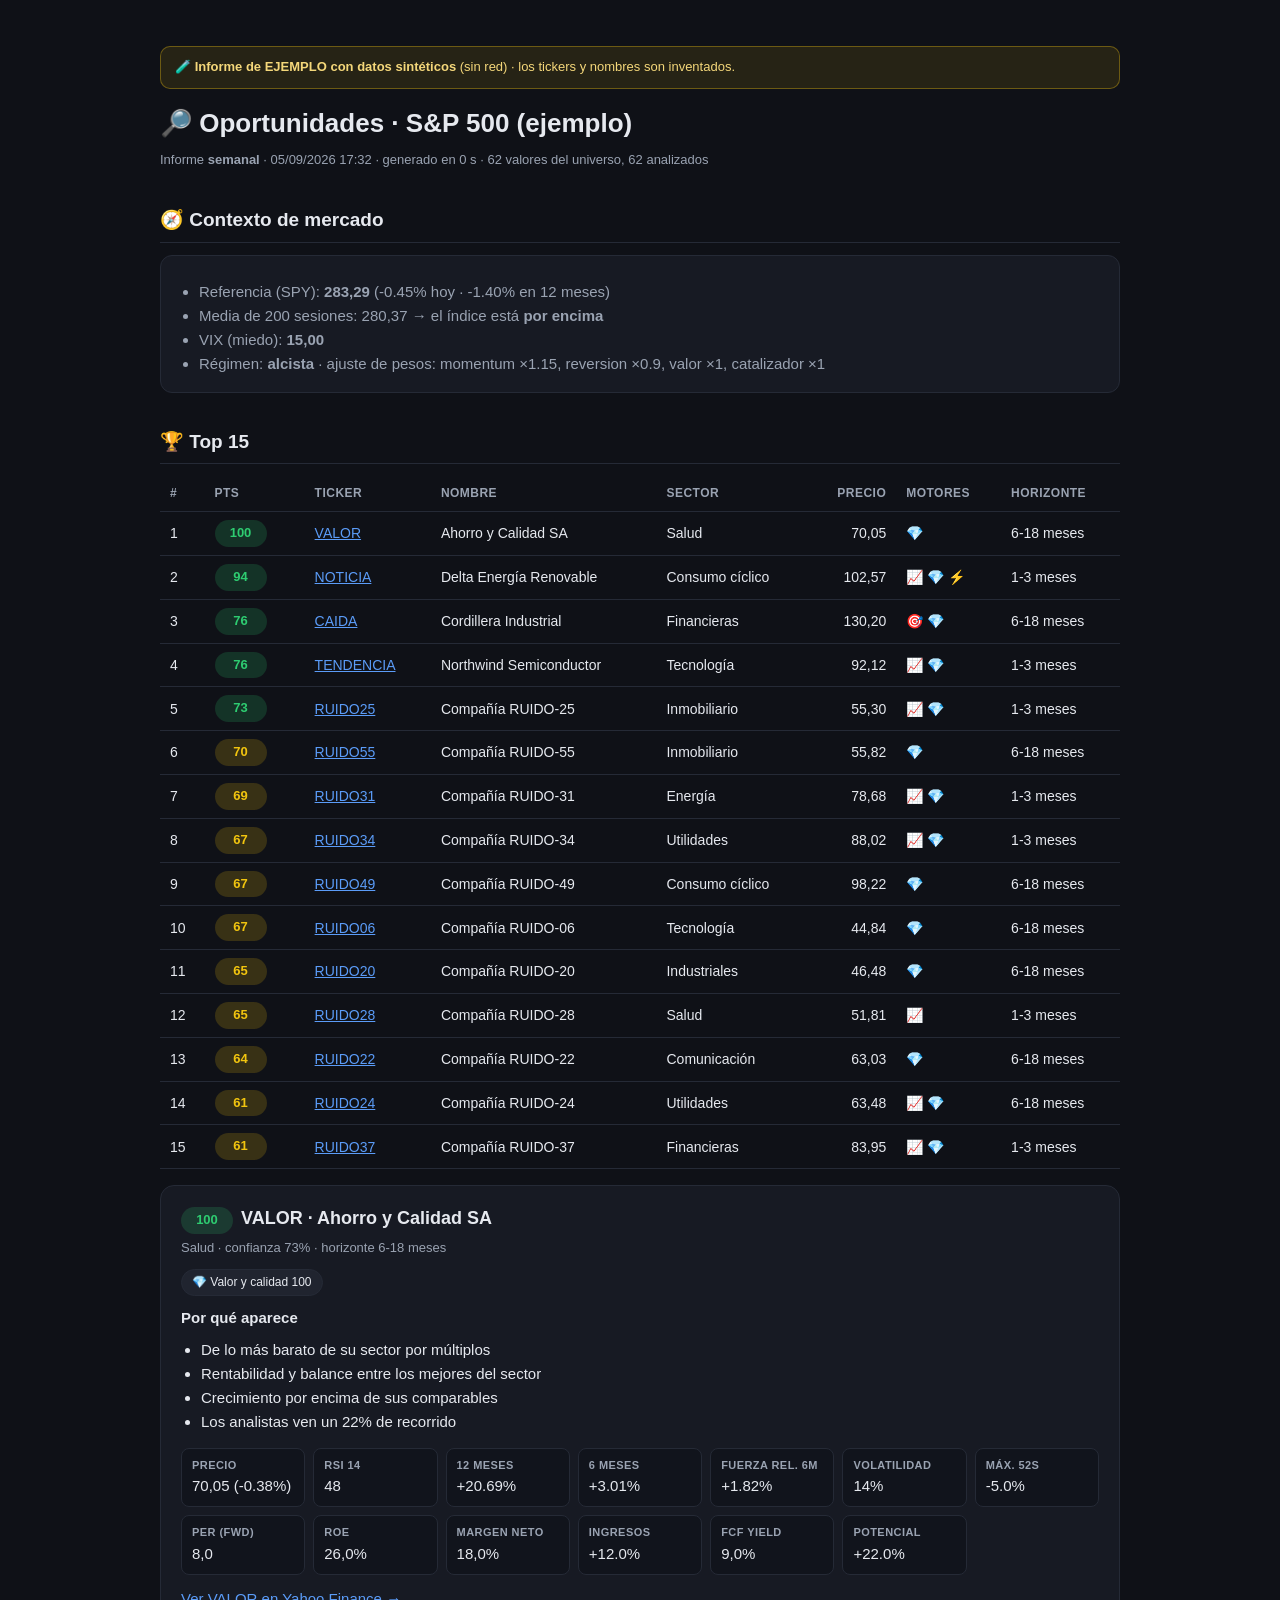
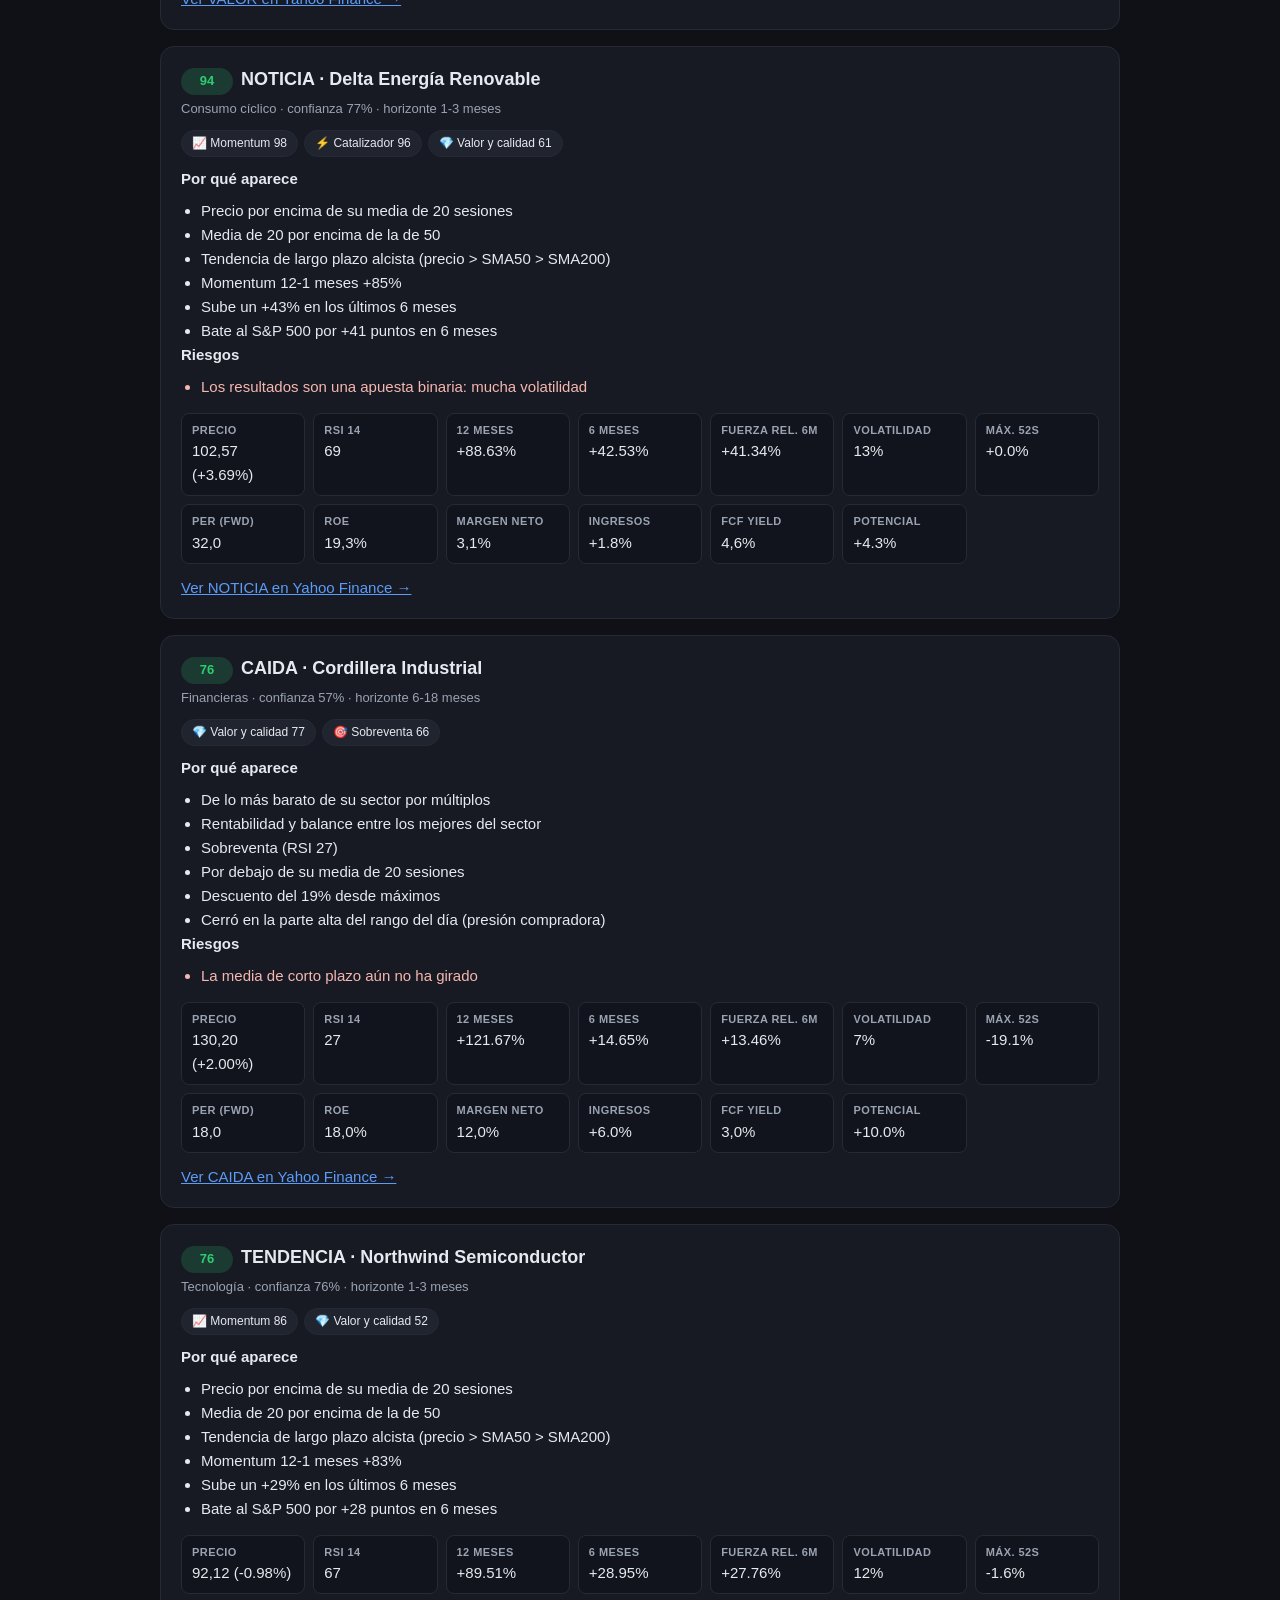
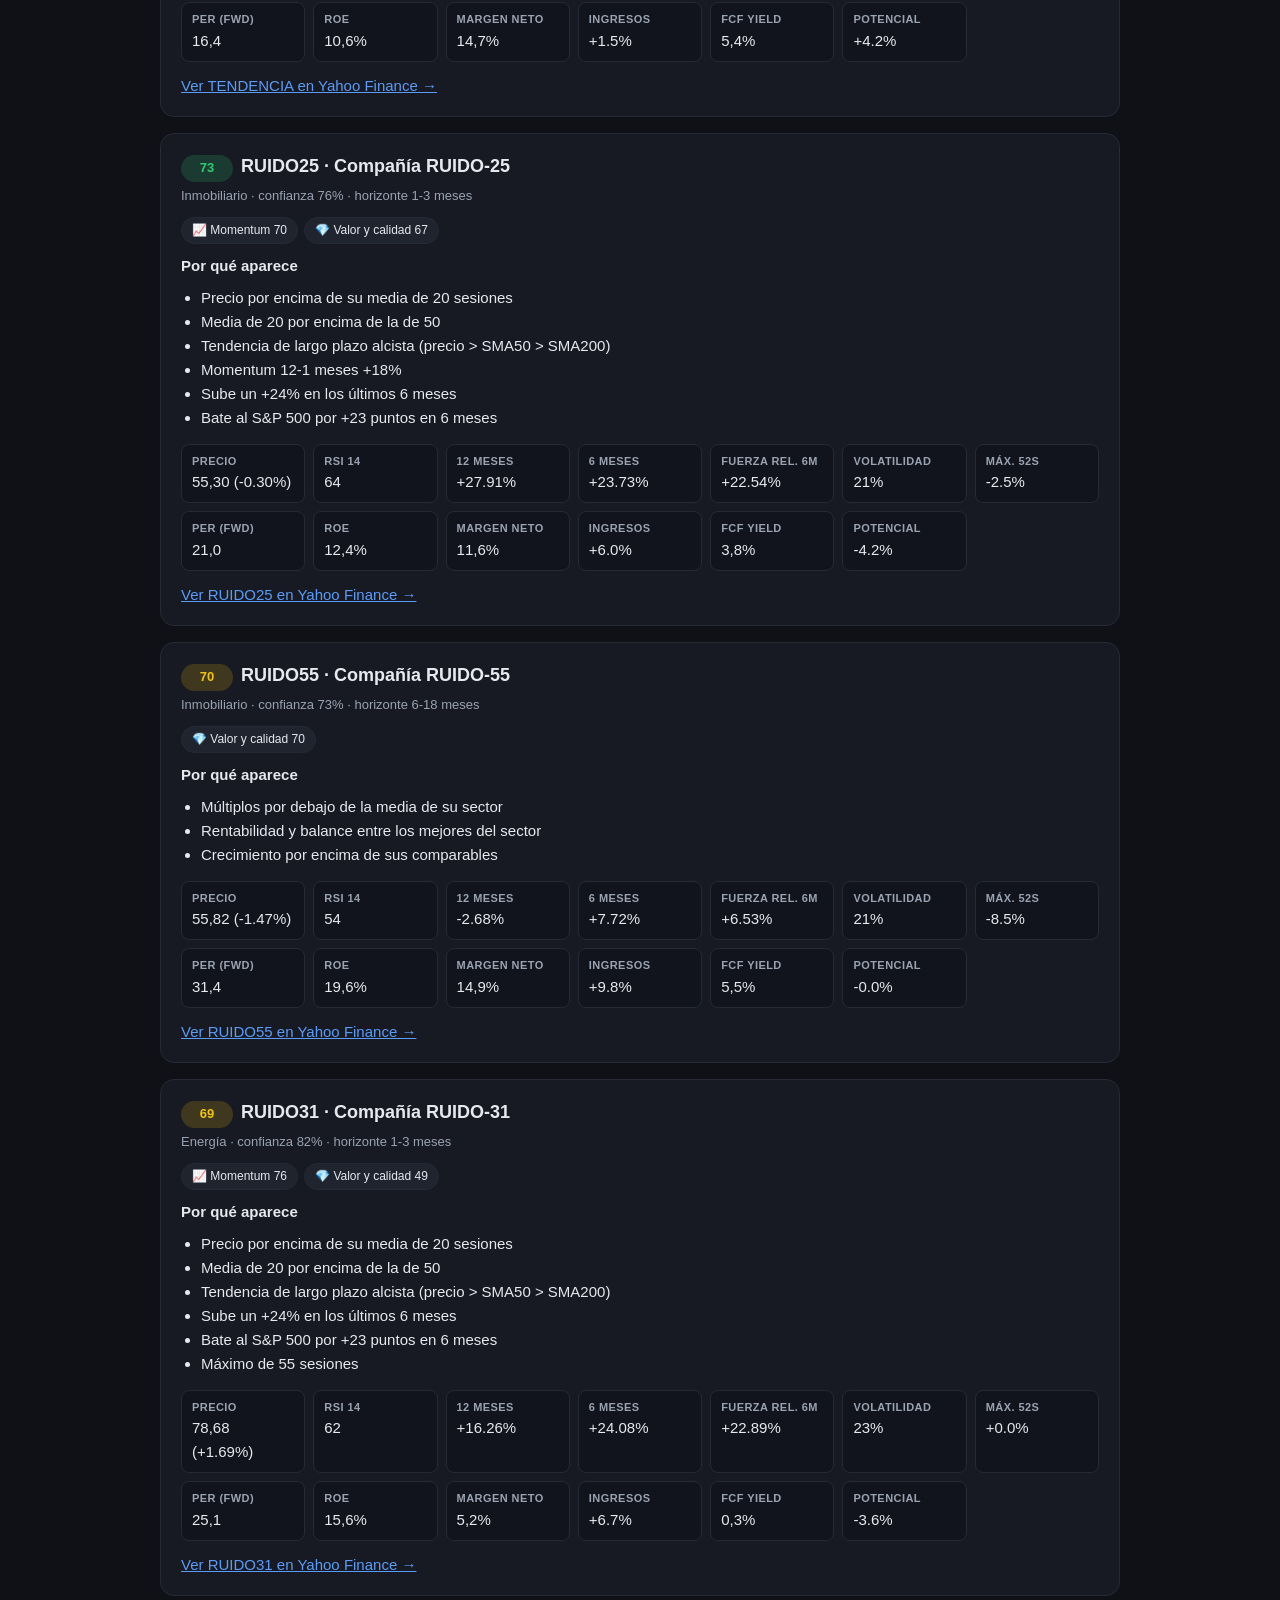
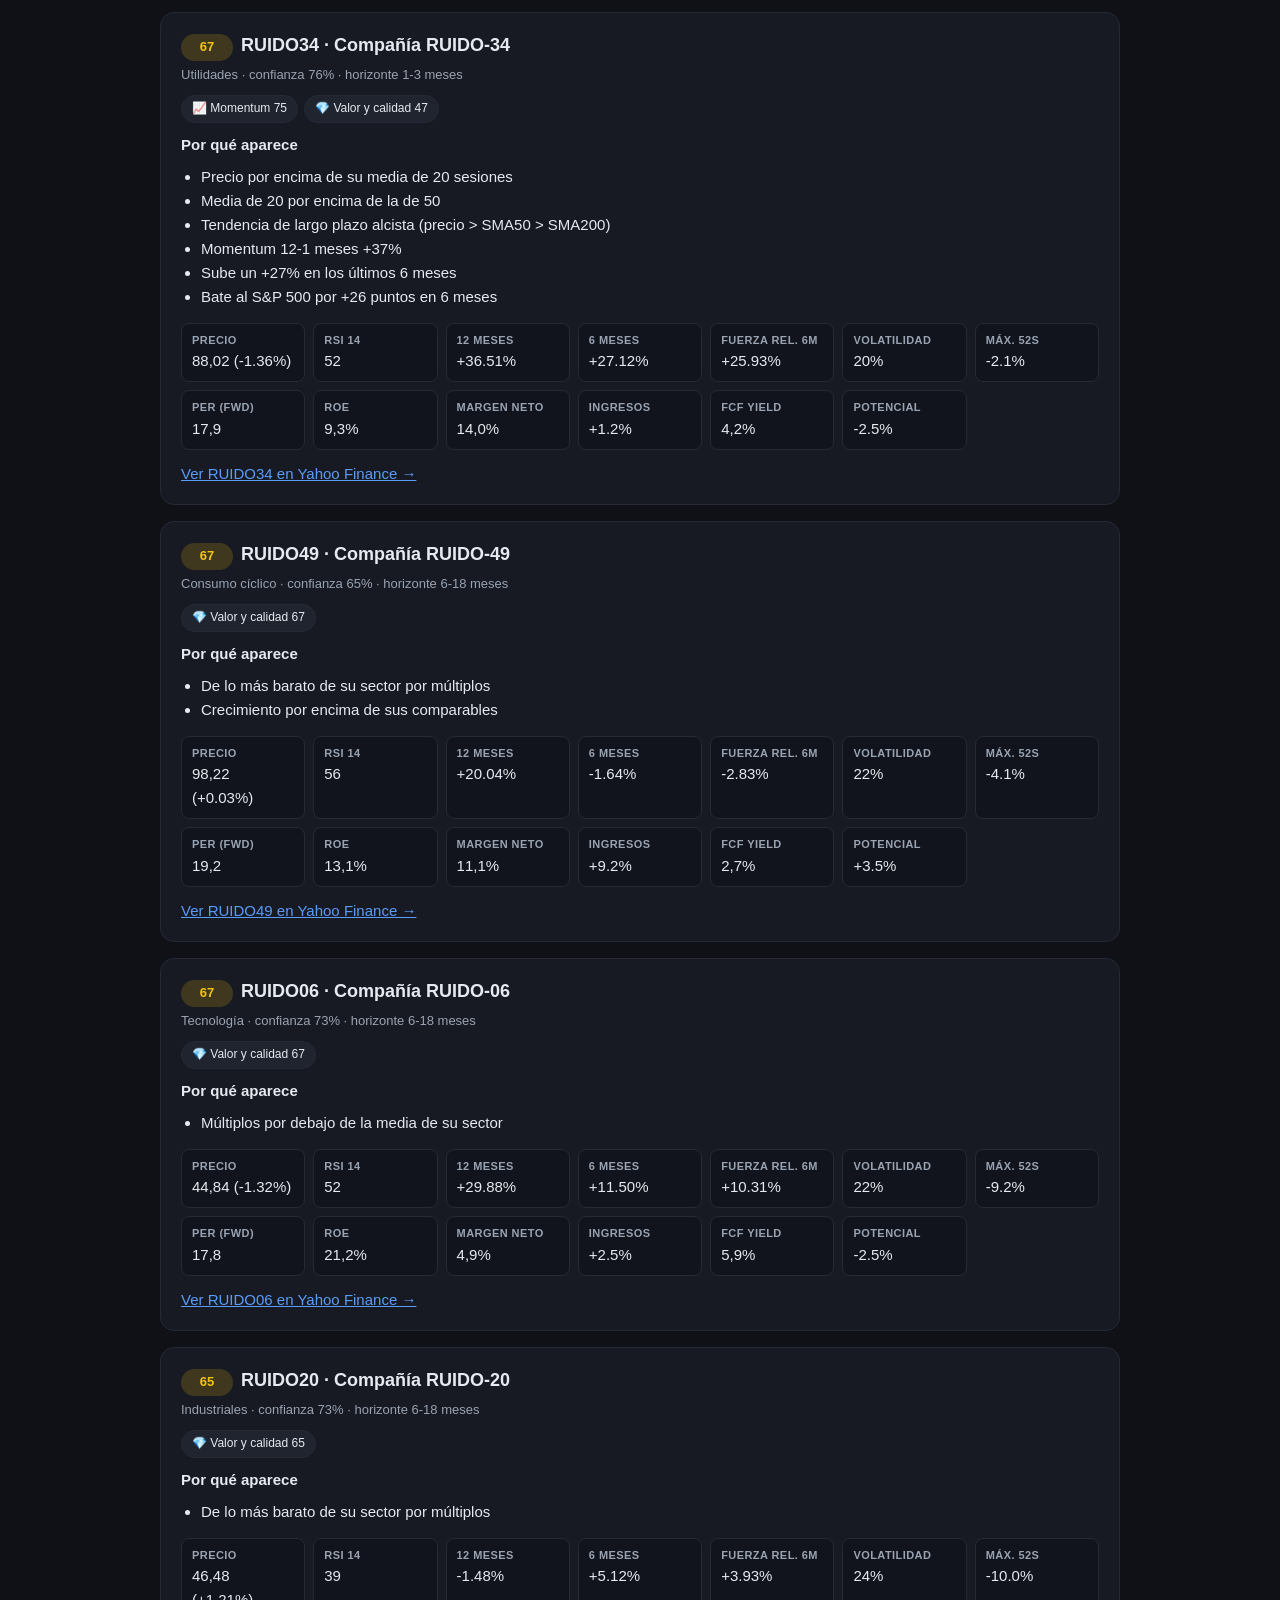
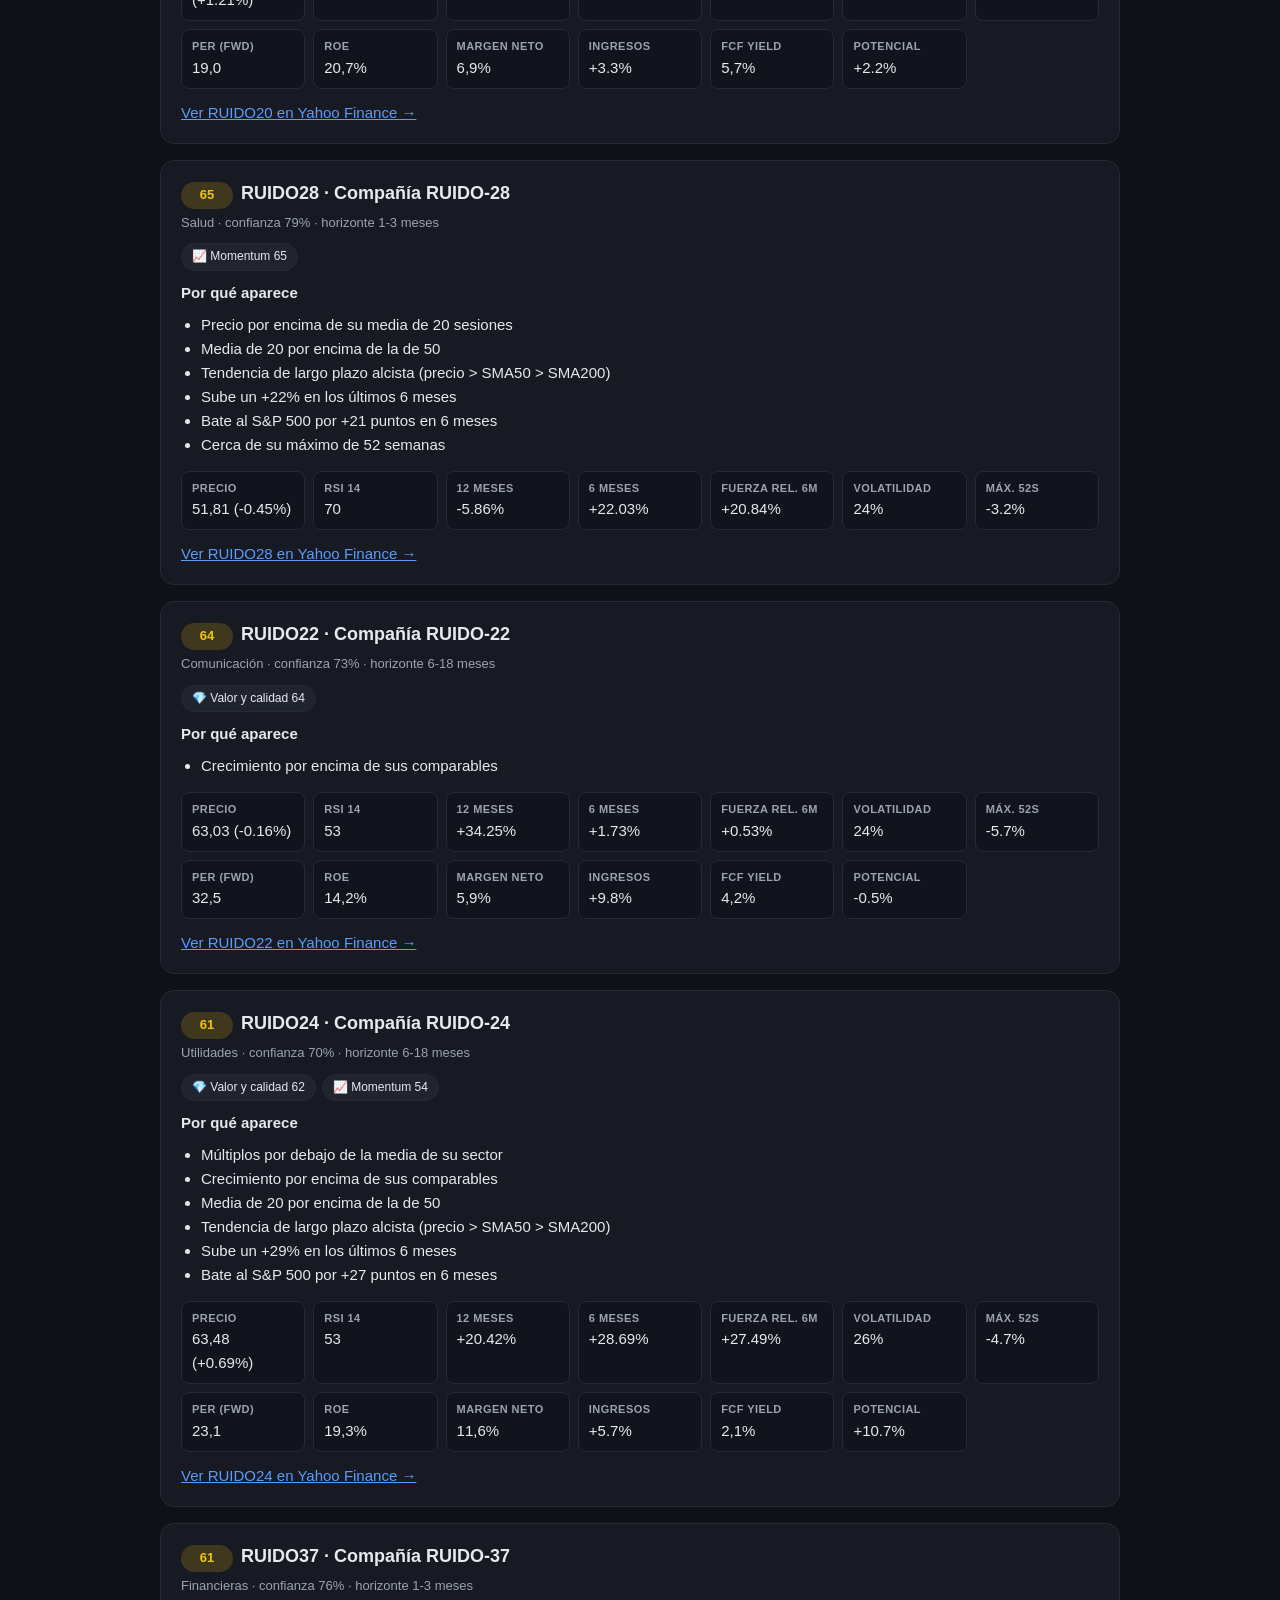
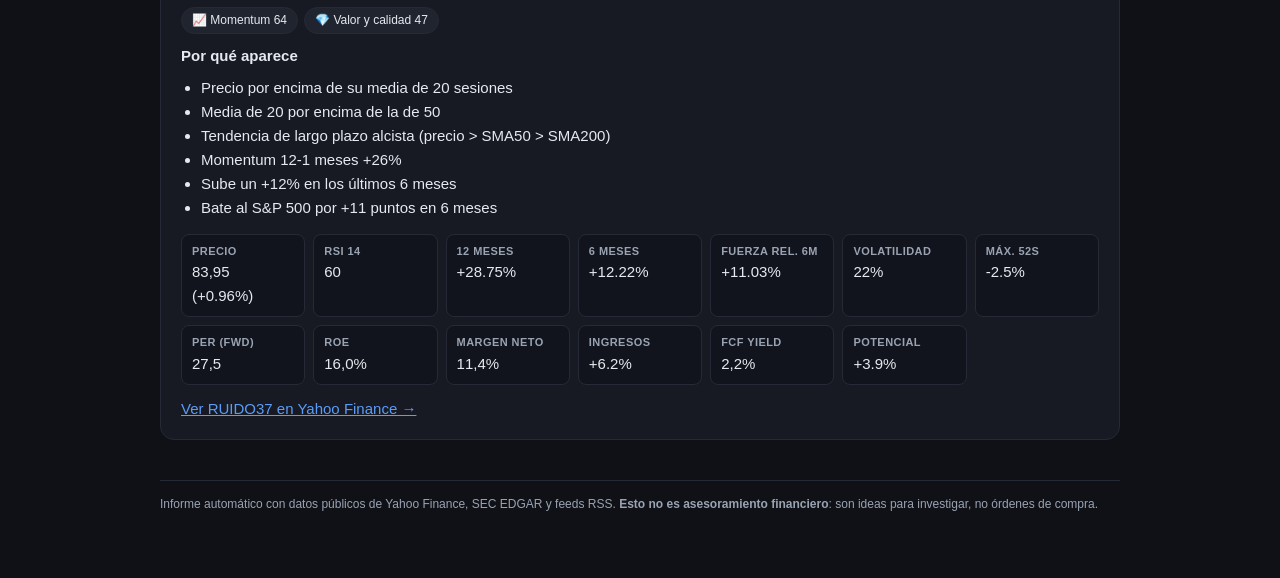
==== informes/ejemplo.html @ 7f92c8eb "Añade el detector de oportunidades: 4 motores, scan diario/semanal e informes - oportunidades.py: CL" ====
<!doctype html><html lang='es'><head><meta charset='utf-8'><meta name='viewport' content='width=device-width,initial-scale=1'><title>Oportunidades · S&amp;P 500 (ejemplo) · informe semanal</title><style>
:root{--bg:#0f1117;--card:#171a23;--line:#252a36;--txt:#e6e9ef;--dim:#9aa3b2;
--verde:#2ecc71;--ambar:#f1c40f;--rojo:#e74c3c;--azul:#5b9cf8}
*{box-sizing:border-box}
body{margin:0;padding:32px 20px 64px;background:var(--bg);color:var(--txt);
font:15px/1.6 -apple-system,BlinkMacSystemFont,"Segoe UI",Roboto,Helvetica,Arial,sans-serif}
.wrap{max-width:960px;margin:0 auto}
h1{font-size:26px;margin:0 0 6px}
h2{font-size:19px;margin:34px 0 12px;padding-bottom:6px;border-bottom:1px solid var(--line)}
.sub{color:var(--dim);font-size:13px;margin-bottom:24px}
.ctx{background:var(--card);border:1px solid var(--line);border-radius:12px;padding:16px 18px}
.ctx ul{margin:8px 0 0;padding-left:20px;color:var(--dim)}
table{width:100%;border-collapse:collapse;margin:12px 0 4px;font-size:14px}
th,td{text-align:left;padding:8px 10px;border-bottom:1px solid var(--line)}
th{color:var(--dim);font-weight:600;font-size:12px;text-transform:uppercase;letter-spacing:.04em}
td.num,th.num{text-align:right}
.idea{background:var(--card);border:1px solid var(--line);border-radius:14px;
padding:18px 20px;margin:16px 0}
.idea h3{margin:0 0 4px;font-size:18px}
.badge{display:inline-block;min-width:52px;text-align:center;padding:3px 10px;border-radius:999px;
font-weight:700;font-size:13px;margin-right:8px}
.alta{background:rgba(46,204,113,.18);color:var(--verde)}
.media{background:rgba(241,196,15,.18);color:var(--ambar)}
.baja{background:rgba(231,76,60,.16);color:var(--rojo)}
.meta{color:var(--dim);font-size:13px;margin-bottom:10px}
.chips{display:flex;flex-wrap:wrap;gap:6px;margin:10px 0}
.chip{background:#20242f;border:1px solid var(--line);border-radius:999px;
padding:3px 10px;font-size:12px;color:var(--txt)}
ul.raz,ul.rie{margin:8px 0 0;padding-left:20px}
ul.rie li{color:#f6b7b0}
.grid{display:grid;grid-template-columns:repeat(auto-fit,minmax(120px,1fr));gap:8px;margin-top:14px}
.kv{background:#11141c;border:1px solid var(--line);border-radius:8px;padding:8px 10px}
.kv b{display:block;color:var(--dim);font-size:11px;text-transform:uppercase;letter-spacing:.04em}
a{color:var(--azul)}
.foot{margin-top:40px;color:var(--dim);font-size:12px;border-top:1px solid var(--line);padding-top:14px}
.aviso{background:rgba(241,196,15,.1);border:1px solid rgba(241,196,15,.35);
border-radius:10px;padding:10px 14px;color:#f4d77a;font-size:13px;margin:14px 0}
.vacio{background:var(--card);border:1px solid var(--line);border-radius:12px;padding:18px}
</style></head><body><div class='wrap'><div class='aviso'>🧪 <b>Informe de EJEMPLO con datos sintéticos</b> (sin red) · los tickers y nombres son inventados.</div><h1>🔎 Oportunidades · S&amp;P 500 (ejemplo)</h1><div class='sub'>Informe <b>semanal</b> · 05/09/2026 17:32 · generado en 0 s · 62 valores del universo, 62 analizados</div><h2>🧭 Contexto de mercado</h2><div class='ctx'><ul><li>Referencia (SPY): <b>283,29</b> (-0.45% hoy · -1.40% en 12 meses)</li><li>Media de 200 sesiones: 280,37 → el índice está <b>por encima</b></li><li>VIX (miedo): <b>15,00</b></li><li>Régimen: <b>alcista</b> · ajuste de pesos: momentum ×1.15, reversion ×0.9, valor ×1, catalizador ×1</li></ul></div><h2>🏆 Top 15</h2><table><tr><th>#</th><th>Pts</th><th>Ticker</th><th>Nombre</th><th>Sector</th><th class='num'>Precio</th><th>Motores</th><th>Horizonte</th></tr><tr><td>1</td><td><span class='badge alta'>100</span></td><td><a href='https://finance.yahoo.com/quote/VALOR'>VALOR</a></td><td>Ahorro y Calidad SA</td><td>Salud</td><td class='num'>70,05</td><td>💎</td><td>6-18 meses</td></tr><tr><td>2</td><td><span class='badge alta'>94</span></td><td><a href='https://finance.yahoo.com/quote/NOTICIA'>NOTICIA</a></td><td>Delta Energía Renovable</td><td>Consumo cíclico</td><td class='num'>102,57</td><td>📈 💎 ⚡</td><td>1-3 meses</td></tr><tr><td>3</td><td><span class='badge alta'>76</span></td><td><a href='https://finance.yahoo.com/quote/CAIDA'>CAIDA</a></td><td>Cordillera Industrial</td><td>Financieras</td><td class='num'>130,20</td><td>🎯 💎</td><td>6-18 meses</td></tr><tr><td>4</td><td><span class='badge alta'>76</span></td><td><a href='https://finance.yahoo.com/quote/TENDENCIA'>TENDENCIA</a></td><td>Northwind Semiconductor</td><td>Tecnología</td><td class='num'>92,12</td><td>📈 💎</td><td>1-3 meses</td></tr><tr><td>5</td><td><span class='badge alta'>73</span></td><td><a href='https://finance.yahoo.com/quote/RUIDO25'>RUIDO25</a></td><td>Compañía RUIDO-25</td><td>Inmobiliario</td><td class='num'>55,30</td><td>📈 💎</td><td>1-3 meses</td></tr><tr><td>6</td><td><span class='badge media'>70</span></td><td><a href='https://finance.yahoo.com/quote/RUIDO55'>RUIDO55</a></td><td>Compañía RUIDO-55</td><td>Inmobiliario</td><td class='num'>55,82</td><td>💎</td><td>6-18 meses</td></tr><tr><td>7</td><td><span class='badge media'>69</span></td><td><a href='https://finance.yahoo.com/quote/RUIDO31'>RUIDO31</a></td><td>Compañía RUIDO-31</td><td>Energía</td><td class='num'>78,68</td><td>📈 💎</td><td>1-3 meses</td></tr><tr><td>8</td><td><span class='badge media'>67</span></td><td><a href='https://finance.yahoo.com/quote/RUIDO34'>RUIDO34</a></td><td>Compañía RUIDO-34</td><td>Utilidades</td><td class='num'>88,02</td><td>📈 💎</td><td>1-3 meses</td></tr><tr><td>9</td><td><span class='badge media'>67</span></td><td><a href='https://finance.yahoo.com/quote/RUIDO49'>RUIDO49</a></td><td>Compañía RUIDO-49</td><td>Consumo cíclico</td><td class='num'>98,22</td><td>💎</td><td>6-18 meses</td></tr><tr><td>10</td><td><span class='badge media'>67</span></td><td><a href='https://finance.yahoo.com/quote/RUIDO06'>RUIDO06</a></td><td>Compañía RUIDO-06</td><td>Tecnología</td><td class='num'>44,84</td><td>💎</td><td>6-18 meses</td></tr><tr><td>11</td><td><span class='badge media'>65</span></td><td><a href='https://finance.yahoo.com/quote/RUIDO20'>RUIDO20</a></td><td>Compañía RUIDO-20</td><td>Industriales</td><td class='num'>46,48</td><td>💎</td><td>6-18 meses</td></tr><tr><td>12</td><td><span class='badge media'>65</span></td><td><a href='https://finance.yahoo.com/quote/RUIDO28'>RUIDO28</a></td><td>Compañía RUIDO-28</td><td>Salud</td><td class='num'>51,81</td><td>📈</td><td>1-3 meses</td></tr><tr><td>13</td><td><span class='badge media'>64</span></td><td><a href='https://finance.yahoo.com/quote/RUIDO22'>RUIDO22</a></td><td>Compañía RUIDO-22</td><td>Comunicación</td><td class='num'>63,03</td><td>💎</td><td>6-18 meses</td></tr><tr><td>14</td><td><span class='badge media'>61</span></td><td><a href='https://finance.yahoo.com/quote/RUIDO24'>RUIDO24</a></td><td>Compañía RUIDO-24</td><td>Utilidades</td><td class='num'>63,48</td><td>📈 💎</td><td>6-18 meses</td></tr><tr><td>15</td><td><span class='badge media'>61</span></td><td><a href='https://finance.yahoo.com/quote/RUIDO37'>RUIDO37</a></td><td>Compañía RUIDO-37</td><td>Financieras</td><td class='num'>83,95</td><td>📈 💎</td><td>1-3 meses</td></tr></table><div class='idea'><h3><span class='badge alta'>100</span>VALOR · Ahorro y Calidad SA</h3><div class='meta'>Salud · confianza 73% · horizonte 6-18 meses</div><div class='chips'><span class='chip'>💎 Valor y calidad 100</span></div><b>Por qué aparece</b><ul class='raz'><li>De lo más barato de su sector por múltiplos</li><li>Rentabilidad y balance entre los mejores del sector</li><li>Crecimiento por encima de sus comparables</li><li>Los analistas ven un 22% de recorrido</li></ul><div class='grid'><div class='kv'><b>Precio</b>70,05 (-0.38%)</div><div class='kv'><b>RSI 14</b>48</div><div class='kv'><b>12 meses</b>+20.69%</div><div class='kv'><b>6 meses</b>+3.01%</div><div class='kv'><b>Fuerza rel. 6m</b>+1.82%</div><div class='kv'><b>Volatilidad</b>14%</div><div class='kv'><b>Máx. 52s</b>-5.0%</div><div class='kv'><b>PER (fwd)</b>8,0</div><div class='kv'><b>ROE</b>26,0%</div><div class='kv'><b>Margen neto</b>18,0%</div><div class='kv'><b>Ingresos</b>+12.0%</div><div class='kv'><b>FCF yield</b>9,0%</div><div class='kv'><b>Potencial</b>+22.0%</div></div><div style='margin-top:12px'><a href='https://finance.yahoo.com/quote/VALOR'>Ver VALOR en Yahoo Finance →</a></div></div><div class='idea'><h3><span class='badge alta'>94</span>NOTICIA · Delta Energía Renovable</h3><div class='meta'>Consumo cíclico · confianza 77% · horizonte 1-3 meses</div><div class='chips'><span class='chip'>📈 Momentum 98</span><span class='chip'>⚡ Catalizador 96</span><span class='chip'>💎 Valor y calidad 61</span></div><b>Por qué aparece</b><ul class='raz'><li>Precio por encima de su media de 20 sesiones</li><li>Media de 20 por encima de la de 50</li><li>Tendencia de largo plazo alcista (precio &gt; SMA50 &gt; SMA200)</li><li>Momentum 12-1 meses +85%</li><li>Sube un +43% en los últimos 6 meses</li><li>Bate al S&amp;P 500 por +41 puntos en 6 meses</li></ul><b>Riesgos</b><ul class='rie'><li>Los resultados son una apuesta binaria: mucha volatilidad</li></ul><div class='grid'><div class='kv'><b>Precio</b>102,57 (+3.69%)</div><div class='kv'><b>RSI 14</b>69</div><div class='kv'><b>12 meses</b>+88.63%</div><div class='kv'><b>6 meses</b>+42.53%</div><div class='kv'><b>Fuerza rel. 6m</b>+41.34%</div><div class='kv'><b>Volatilidad</b>13%</div><div class='kv'><b>Máx. 52s</b>+0.0%</div><div class='kv'><b>PER (fwd)</b>32,0</div><div class='kv'><b>ROE</b>19,3%</div><div class='kv'><b>Margen neto</b>3,1%</div><div class='kv'><b>Ingresos</b>+1.8%</div><div class='kv'><b>FCF yield</b>4,6%</div><div class='kv'><b>Potencial</b>+4.3%</div></div><div style='margin-top:12px'><a href='https://finance.yahoo.com/quote/NOTICIA'>Ver NOTICIA en Yahoo Finance →</a></div></div><div class='idea'><h3><span class='badge alta'>76</span>CAIDA · Cordillera Industrial</h3><div class='meta'>Financieras · confianza 57% · horizonte 6-18 meses</div><div class='chips'><span class='chip'>💎 Valor y calidad 77</span><span class='chip'>🎯 Sobreventa 66</span></div><b>Por qué aparece</b><ul class='raz'><li>De lo más barato de su sector por múltiplos</li><li>Rentabilidad y balance entre los mejores del sector</li><li>Sobreventa (RSI 27)</li><li>Por debajo de su media de 20 sesiones</li><li>Descuento del 19% desde máximos</li><li>Cerró en la parte alta del rango del día (presión compradora)</li></ul><b>Riesgos</b><ul class='rie'><li>La media de corto plazo aún no ha girado</li></ul><div class='grid'><div class='kv'><b>Precio</b>130,20 (+2.00%)</div><div class='kv'><b>RSI 14</b>27</div><div class='kv'><b>12 meses</b>+121.67%</div><div class='kv'><b>6 meses</b>+14.65%</div><div class='kv'><b>Fuerza rel. 6m</b>+13.46%</div><div class='kv'><b>Volatilidad</b>7%</div><div class='kv'><b>Máx. 52s</b>-19.1%</div><div class='kv'><b>PER (fwd)</b>18,0</div><div class='kv'><b>ROE</b>18,0%</div><div class='kv'><b>Margen neto</b>12,0%</div><div class='kv'><b>Ingresos</b>+6.0%</div><div class='kv'><b>FCF yield</b>3,0%</div><div class='kv'><b>Potencial</b>+10.0%</div></div><div style='margin-top:12px'><a href='https://finance.yahoo.com/quote/CAIDA'>Ver CAIDA en Yahoo Finance →</a></div></div><div class='idea'><h3><span class='badge alta'>76</span>TENDENCIA · Northwind Semiconductor</h3><div class='meta'>Tecnología · confianza 76% · horizonte 1-3 meses</div><div class='chips'><span class='chip'>📈 Momentum 86</span><span class='chip'>💎 Valor y calidad 52</span></div><b>Por qué aparece</b><ul class='raz'><li>Precio por encima de su media de 20 sesiones</li><li>Media de 20 por encima de la de 50</li><li>Tendencia de largo plazo alcista (precio &gt; SMA50 &gt; SMA200)</li><li>Momentum 12-1 meses +83%</li><li>Sube un +29% en los últimos 6 meses</li><li>Bate al S&amp;P 500 por +28 puntos en 6 meses</li></ul><div class='grid'><div class='kv'><b>Precio</b>92,12 (-0.98%)</div><div class='kv'><b>RSI 14</b>67</div><div class='kv'><b>12 meses</b>+89.51%</div><div class='kv'><b>6 meses</b>+28.95%</div><div class='kv'><b>Fuerza rel. 6m</b>+27.76%</div><div class='kv'><b>Volatilidad</b>12%</div><div class='kv'><b>Máx. 52s</b>-1.6%</div><div class='kv'><b>PER (fwd)</b>16,4</div><div class='kv'><b>ROE</b>10,6%</div><div class='kv'><b>Margen neto</b>14,7%</div><div class='kv'><b>Ingresos</b>+1.5%</div><div class='kv'><b>FCF yield</b>5,4%</div><div class='kv'><b>Potencial</b>+4.2%</div></div><div style='margin-top:12px'><a href='https://finance.yahoo.com/quote/TENDENCIA'>Ver TENDENCIA en Yahoo Finance →</a></div></div><div class='idea'><h3><span class='badge alta'>73</span>RUIDO25 · Compañía RUIDO-25</h3><div class='meta'>Inmobiliario · confianza 76% · horizonte 1-3 meses</div><div class='chips'><span class='chip'>📈 Momentum 70</span><span class='chip'>💎 Valor y calidad 67</span></div><b>Por qué aparece</b><ul class='raz'><li>Precio por encima de su media de 20 sesiones</li><li>Media de 20 por encima de la de 50</li><li>Tendencia de largo plazo alcista (precio &gt; SMA50 &gt; SMA200)</li><li>Momentum 12-1 meses +18%</li><li>Sube un +24% en los últimos 6 meses</li><li>Bate al S&amp;P 500 por +23 puntos en 6 meses</li></ul><div class='grid'><div class='kv'><b>Precio</b>55,30 (-0.30%)</div><div class='kv'><b>RSI 14</b>64</div><div class='kv'><b>12 meses</b>+27.91%</div><div class='kv'><b>6 meses</b>+23.73%</div><div class='kv'><b>Fuerza rel. 6m</b>+22.54%</div><div class='kv'><b>Volatilidad</b>21%</div><div class='kv'><b>Máx. 52s</b>-2.5%</div><div class='kv'><b>PER (fwd)</b>21,0</div><div class='kv'><b>ROE</b>12,4%</div><div class='kv'><b>Margen neto</b>11,6%</div><div class='kv'><b>Ingresos</b>+6.0%</div><div class='kv'><b>FCF yield</b>3,8%</div><div class='kv'><b>Potencial</b>-4.2%</div></div><div style='margin-top:12px'><a href='https://finance.yahoo.com/quote/RUIDO25'>Ver RUIDO25 en Yahoo Finance →</a></div></div><div class='idea'><h3><span class='badge media'>70</span>RUIDO55 · Compañía RUIDO-55</h3><div class='meta'>Inmobiliario · confianza 73% · horizonte 6-18 meses</div><div class='chips'><span class='chip'>💎 Valor y calidad 70</span></div><b>Por qué aparece</b><ul class='raz'><li>Múltiplos por debajo de la media de su sector</li><li>Rentabilidad y balance entre los mejores del sector</li><li>Crecimiento por encima de sus comparables</li></ul><div class='grid'><div class='kv'><b>Precio</b>55,82 (-1.47%)</div><div class='kv'><b>RSI 14</b>54</div><div class='kv'><b>12 meses</b>-2.68%</div><div class='kv'><b>6 meses</b>+7.72%</div><div class='kv'><b>Fuerza rel. 6m</b>+6.53%</div><div class='kv'><b>Volatilidad</b>21%</div><div class='kv'><b>Máx. 52s</b>-8.5%</div><div class='kv'><b>PER (fwd)</b>31,4</div><div class='kv'><b>ROE</b>19,6%</div><div class='kv'><b>Margen neto</b>14,9%</div><div class='kv'><b>Ingresos</b>+9.8%</div><div class='kv'><b>FCF yield</b>5,5%</div><div class='kv'><b>Potencial</b>-0.0%</div></div><div style='margin-top:12px'><a href='https://finance.yahoo.com/quote/RUIDO55'>Ver RUIDO55 en Yahoo Finance →</a></div></div><div class='idea'><h3><span class='badge media'>69</span>RUIDO31 · Compañía RUIDO-31</h3><div class='meta'>Energía · confianza 82% · horizonte 1-3 meses</div><div class='chips'><span class='chip'>📈 Momentum 76</span><span class='chip'>💎 Valor y calidad 49</span></div><b>Por qué aparece</b><ul class='raz'><li>Precio por encima de su media de 20 sesiones</li><li>Media de 20 por encima de la de 50</li><li>Tendencia de largo plazo alcista (precio &gt; SMA50 &gt; SMA200)</li><li>Sube un +24% en los últimos 6 meses</li><li>Bate al S&amp;P 500 por +23 puntos en 6 meses</li><li>Máximo de 55 sesiones</li></ul><div class='grid'><div class='kv'><b>Precio</b>78,68 (+1.69%)</div><div class='kv'><b>RSI 14</b>62</div><div class='kv'><b>12 meses</b>+16.26%</div><div class='kv'><b>6 meses</b>+24.08%</div><div class='kv'><b>Fuerza rel. 6m</b>+22.89%</div><div class='kv'><b>Volatilidad</b>23%</div><div class='kv'><b>Máx. 52s</b>+0.0%</div><div class='kv'><b>PER (fwd)</b>25,1</div><div class='kv'><b>ROE</b>15,6%</div><div class='kv'><b>Margen neto</b>5,2%</div><div class='kv'><b>Ingresos</b>+6.7%</div><div class='kv'><b>FCF yield</b>0,3%</div><div class='kv'><b>Potencial</b>-3.6%</div></div><div style='margin-top:12px'><a href='https://finance.yahoo.com/quote/RUIDO31'>Ver RUIDO31 en Yahoo Finance →</a></div></div><div class='idea'><h3><span class='badge media'>67</span>RUIDO34 · Compañía RUIDO-34</h3><div class='meta'>Utilidades · confianza 76% · horizonte 1-3 meses</div><div class='chips'><span class='chip'>📈 Momentum 75</span><span class='chip'>💎 Valor y calidad 47</span></div><b>Por qué aparece</b><ul class='raz'><li>Precio por encima de su media de 20 sesiones</li><li>Media de 20 por encima de la de 50</li><li>Tendencia de largo plazo alcista (precio &gt; SMA50 &gt; SMA200)</li><li>Momentum 12-1 meses +37%</li><li>Sube un +27% en los últimos 6 meses</li><li>Bate al S&amp;P 500 por +26 puntos en 6 meses</li></ul><div class='grid'><div class='kv'><b>Precio</b>88,02 (-1.36%)</div><div class='kv'><b>RSI 14</b>52</div><div class='kv'><b>12 meses</b>+36.51%</div><div class='kv'><b>6 meses</b>+27.12%</div><div class='kv'><b>Fuerza rel. 6m</b>+25.93%</div><div class='kv'><b>Volatilidad</b>20%</div><div class='kv'><b>Máx. 52s</b>-2.1%</div><div class='kv'><b>PER (fwd)</b>17,9</div><div class='kv'><b>ROE</b>9,3%</div><div class='kv'><b>Margen neto</b>14,0%</div><div class='kv'><b>Ingresos</b>+1.2%</div><div class='kv'><b>FCF yield</b>4,2%</div><div class='kv'><b>Potencial</b>-2.5%</div></div><div style='margin-top:12px'><a href='https://finance.yahoo.com/quote/RUIDO34'>Ver RUIDO34 en Yahoo Finance →</a></div></div><div class='idea'><h3><span class='badge media'>67</span>RUIDO49 · Compañía RUIDO-49</h3><div class='meta'>Consumo cíclico · confianza 65% · horizonte 6-18 meses</div><div class='chips'><span class='chip'>💎 Valor y calidad 67</span></div><b>Por qué aparece</b><ul class='raz'><li>De lo más barato de su sector por múltiplos</li><li>Crecimiento por encima de sus comparables</li></ul><div class='grid'><div class='kv'><b>Precio</b>98,22 (+0.03%)</div><div class='kv'><b>RSI 14</b>56</div><div class='kv'><b>12 meses</b>+20.04%</div><div class='kv'><b>6 meses</b>-1.64%</div><div class='kv'><b>Fuerza rel. 6m</b>-2.83%</div><div class='kv'><b>Volatilidad</b>22%</div><div class='kv'><b>Máx. 52s</b>-4.1%</div><div class='kv'><b>PER (fwd)</b>19,2</div><div class='kv'><b>ROE</b>13,1%</div><div class='kv'><b>Margen neto</b>11,1%</div><div class='kv'><b>Ingresos</b>+9.2%</div><div class='kv'><b>FCF yield</b>2,7%</div><div class='kv'><b>Potencial</b>+3.5%</div></div><div style='margin-top:12px'><a href='https://finance.yahoo.com/quote/RUIDO49'>Ver RUIDO49 en Yahoo Finance →</a></div></div><div class='idea'><h3><span class='badge media'>67</span>RUIDO06 · Compañía RUIDO-06</h3><div class='meta'>Tecnología · confianza 73% · horizonte 6-18 meses</div><div class='chips'><span class='chip'>💎 Valor y calidad 67</span></div><b>Por qué aparece</b><ul class='raz'><li>Múltiplos por debajo de la media de su sector</li></ul><div class='grid'><div class='kv'><b>Precio</b>44,84 (-1.32%)</div><div class='kv'><b>RSI 14</b>52</div><div class='kv'><b>12 meses</b>+29.88%</div><div class='kv'><b>6 meses</b>+11.50%</div><div class='kv'><b>Fuerza rel. 6m</b>+10.31%</div><div class='kv'><b>Volatilidad</b>22%</div><div class='kv'><b>Máx. 52s</b>-9.2%</div><div class='kv'><b>PER (fwd)</b>17,8</div><div class='kv'><b>ROE</b>21,2%</div><div class='kv'><b>Margen neto</b>4,9%</div><div class='kv'><b>Ingresos</b>+2.5%</div><div class='kv'><b>FCF yield</b>5,9%</div><div class='kv'><b>Potencial</b>-2.5%</div></div><div style='margin-top:12px'><a href='https://finance.yahoo.com/quote/RUIDO06'>Ver RUIDO06 en Yahoo Finance →</a></div></div><div class='idea'><h3><span class='badge media'>65</span>RUIDO20 · Compañía RUIDO-20</h3><div class='meta'>Industriales · confianza 73% · horizonte 6-18 meses</div><div class='chips'><span class='chip'>💎 Valor y calidad 65</span></div><b>Por qué aparece</b><ul class='raz'><li>De lo más barato de su sector por múltiplos</li></ul><div class='grid'><div class='kv'><b>Precio</b>46,48 (+1.21%)</div><div class='kv'><b>RSI 14</b>39</div><div class='kv'><b>12 meses</b>-1.48%</div><div class='kv'><b>6 meses</b>+5.12%</div><div class='kv'><b>Fuerza rel. 6m</b>+3.93%</div><div class='kv'><b>Volatilidad</b>24%</div><div class='kv'><b>Máx. 52s</b>-10.0%</div><div class='kv'><b>PER (fwd)</b>19,0</div><div class='kv'><b>ROE</b>20,7%</div><div class='kv'><b>Margen neto</b>6,9%</div><div class='kv'><b>Ingresos</b>+3.3%</div><div class='kv'><b>FCF yield</b>5,7%</div><div class='kv'><b>Potencial</b>+2.2%</div></div><div style='margin-top:12px'><a href='https://finance.yahoo.com/quote/RUIDO20'>Ver RUIDO20 en Yahoo Finance →</a></div></div><div class='idea'><h3><span class='badge media'>65</span>RUIDO28 · Compañía RUIDO-28</h3><div class='meta'>Salud · confianza 79% · horizonte 1-3 meses</div><div class='chips'><span class='chip'>📈 Momentum 65</span></div><b>Por qué aparece</b><ul class='raz'><li>Precio por encima de su media de 20 sesiones</li><li>Media de 20 por encima de la de 50</li><li>Tendencia de largo plazo alcista (precio &gt; SMA50 &gt; SMA200)</li><li>Sube un +22% en los últimos 6 meses</li><li>Bate al S&amp;P 500 por +21 puntos en 6 meses</li><li>Cerca de su máximo de 52 semanas</li></ul><div class='grid'><div class='kv'><b>Precio</b>51,81 (-0.45%)</div><div class='kv'><b>RSI 14</b>70</div><div class='kv'><b>12 meses</b>-5.86%</div><div class='kv'><b>6 meses</b>+22.03%</div><div class='kv'><b>Fuerza rel. 6m</b>+20.84%</div><div class='kv'><b>Volatilidad</b>24%</div><div class='kv'><b>Máx. 52s</b>-3.2%</div></div><div style='margin-top:12px'><a href='https://finance.yahoo.com/quote/RUIDO28'>Ver RUIDO28 en Yahoo Finance →</a></div></div><div class='idea'><h3><span class='badge media'>64</span>RUIDO22 · Compañía RUIDO-22</h3><div class='meta'>Comunicación · confianza 73% · horizonte 6-18 meses</div><div class='chips'><span class='chip'>💎 Valor y calidad 64</span></div><b>Por qué aparece</b><ul class='raz'><li>Crecimiento por encima de sus comparables</li></ul><div class='grid'><div class='kv'><b>Precio</b>63,03 (-0.16%)</div><div class='kv'><b>RSI 14</b>53</div><div class='kv'><b>12 meses</b>+34.25%</div><div class='kv'><b>6 meses</b>+1.73%</div><div class='kv'><b>Fuerza rel. 6m</b>+0.53%</div><div class='kv'><b>Volatilidad</b>24%</div><div class='kv'><b>Máx. 52s</b>-5.7%</div><div class='kv'><b>PER (fwd)</b>32,5</div><div class='kv'><b>ROE</b>14,2%</div><div class='kv'><b>Margen neto</b>5,9%</div><div class='kv'><b>Ingresos</b>+9.8%</div><div class='kv'><b>FCF yield</b>4,2%</div><div class='kv'><b>Potencial</b>-0.5%</div></div><div style='margin-top:12px'><a href='https://finance.yahoo.com/quote/RUIDO22'>Ver RUIDO22 en Yahoo Finance →</a></div></div><div class='idea'><h3><span class='badge media'>61</span>RUIDO24 · Compañía RUIDO-24</h3><div class='meta'>Utilidades · confianza 70% · horizonte 6-18 meses</div><div class='chips'><span class='chip'>💎 Valor y calidad 62</span><span class='chip'>📈 Momentum 54</span></div><b>Por qué aparece</b><ul class='raz'><li>Múltiplos por debajo de la media de su sector</li><li>Crecimiento por encima de sus comparables</li><li>Media de 20 por encima de la de 50</li><li>Tendencia de largo plazo alcista (precio &gt; SMA50 &gt; SMA200)</li><li>Sube un +29% en los últimos 6 meses</li><li>Bate al S&amp;P 500 por +27 puntos en 6 meses</li></ul><div class='grid'><div class='kv'><b>Precio</b>63,48 (+0.69%)</div><div class='kv'><b>RSI 14</b>53</div><div class='kv'><b>12 meses</b>+20.42%</div><div class='kv'><b>6 meses</b>+28.69%</div><div class='kv'><b>Fuerza rel. 6m</b>+27.49%</div><div class='kv'><b>Volatilidad</b>26%</div><div class='kv'><b>Máx. 52s</b>-4.7%</div><div class='kv'><b>PER (fwd)</b>23,1</div><div class='kv'><b>ROE</b>19,3%</div><div class='kv'><b>Margen neto</b>11,6%</div><div class='kv'><b>Ingresos</b>+5.7%</div><div class='kv'><b>FCF yield</b>2,1%</div><div class='kv'><b>Potencial</b>+10.7%</div></div><div style='margin-top:12px'><a href='https://finance.yahoo.com/quote/RUIDO24'>Ver RUIDO24 en Yahoo Finance →</a></div></div><div class='idea'><h3><span class='badge media'>61</span>RUIDO37 · Compañía RUIDO-37</h3><div class='meta'>Financieras · confianza 76% · horizonte 1-3 meses</div><div class='chips'><span class='chip'>📈 Momentum 64</span><span class='chip'>💎 Valor y calidad 47</span></div><b>Por qué aparece</b><ul class='raz'><li>Precio por encima de su media de 20 sesiones</li><li>Media de 20 por encima de la de 50</li><li>Tendencia de largo plazo alcista (precio &gt; SMA50 &gt; SMA200)</li><li>Momentum 12-1 meses +26%</li><li>Sube un +12% en los últimos 6 meses</li><li>Bate al S&amp;P 500 por +11 puntos en 6 meses</li></ul><div class='grid'><div class='kv'><b>Precio</b>83,95 (+0.96%)</div><div class='kv'><b>RSI 14</b>60</div><div class='kv'><b>12 meses</b>+28.75%</div><div class='kv'><b>6 meses</b>+12.22%</div><div class='kv'><b>Fuerza rel. 6m</b>+11.03%</div><div class='kv'><b>Volatilidad</b>22%</div><div class='kv'><b>Máx. 52s</b>-2.5%</div><div class='kv'><b>PER (fwd)</b>27,5</div><div class='kv'><b>ROE</b>16,0%</div><div class='kv'><b>Margen neto</b>11,4%</div><div class='kv'><b>Ingresos</b>+6.2%</div><div class='kv'><b>FCF yield</b>2,2%</div><div class='kv'><b>Potencial</b>+3.9%</div></div><div style='margin-top:12px'><a href='https://finance.yahoo.com/quote/RUIDO37'>Ver RUIDO37 en Yahoo Finance →</a></div></div><div class='foot'>Informe automático con datos públicos de Yahoo Finance, SEC EDGAR y feeds RSS. <b>Esto no es asesoramiento financiero</b>: son ideas para investigar, no órdenes de compra.</div></div></body></html>
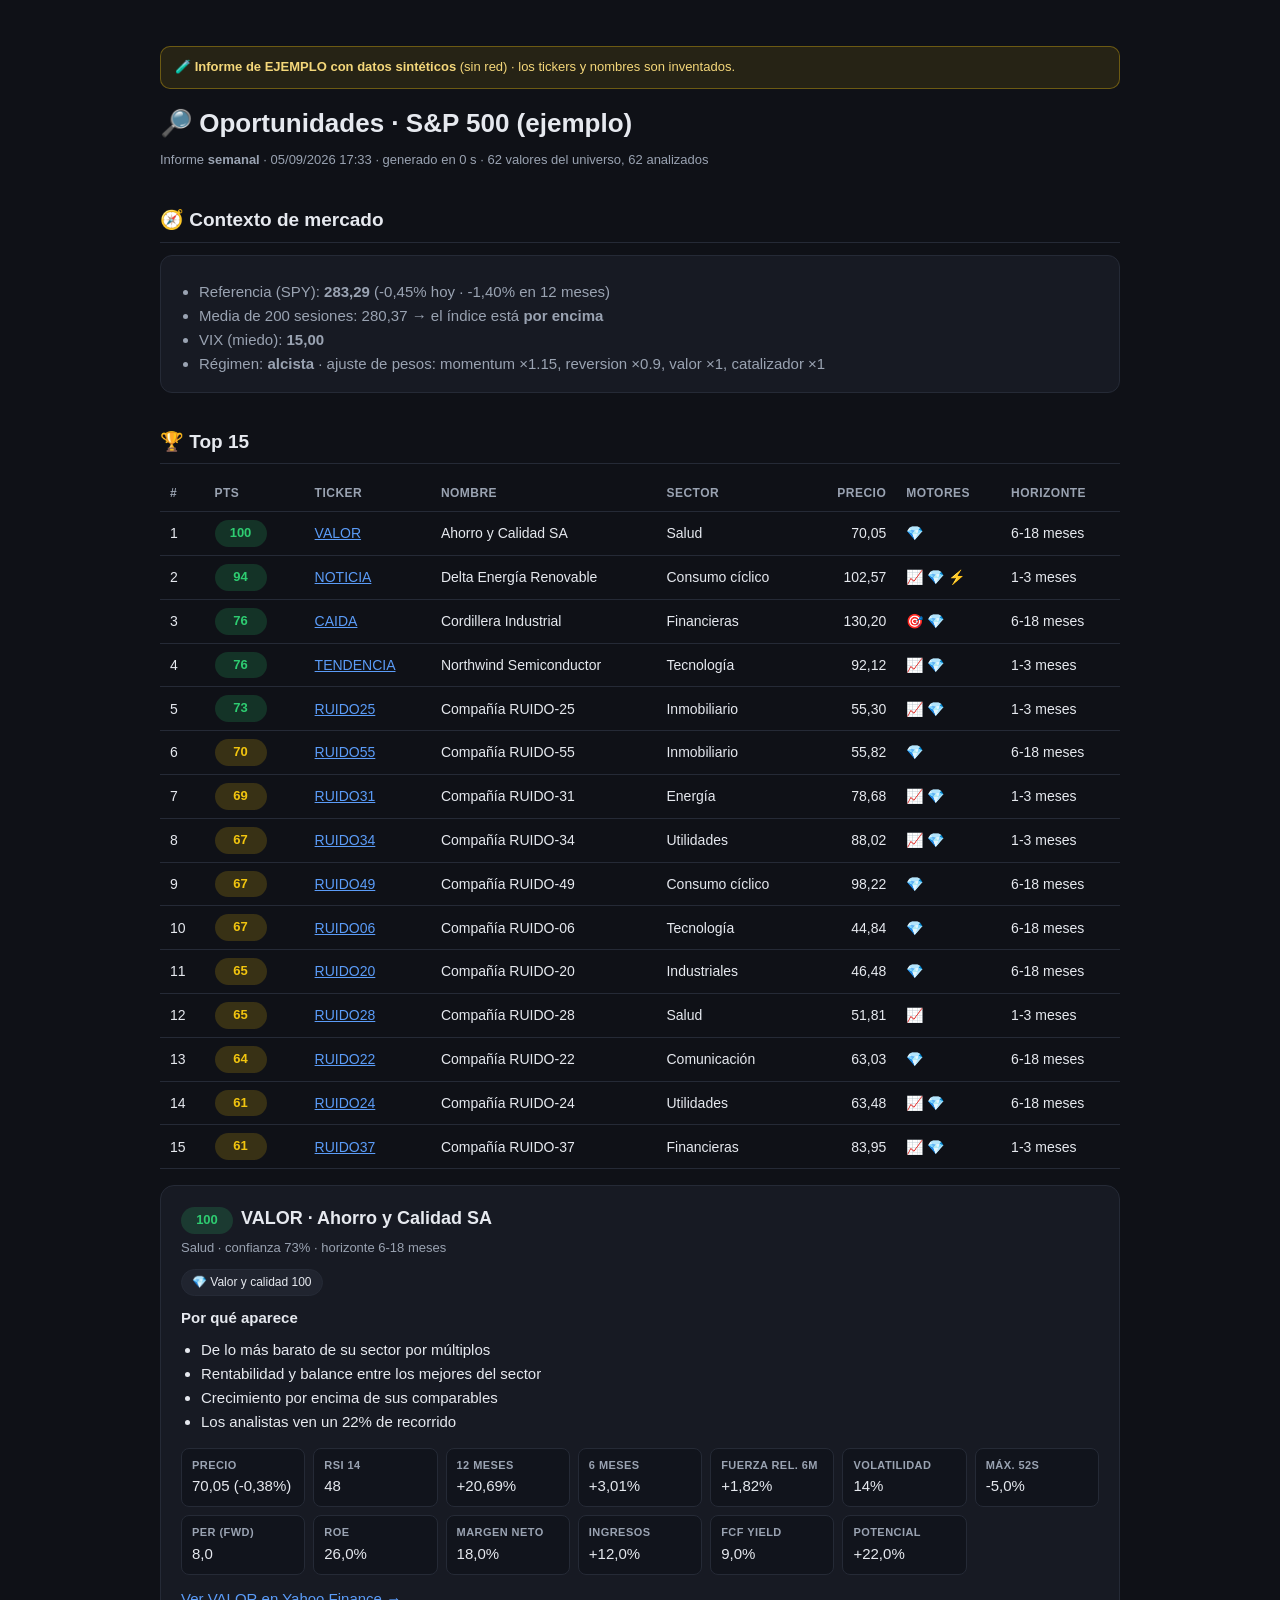
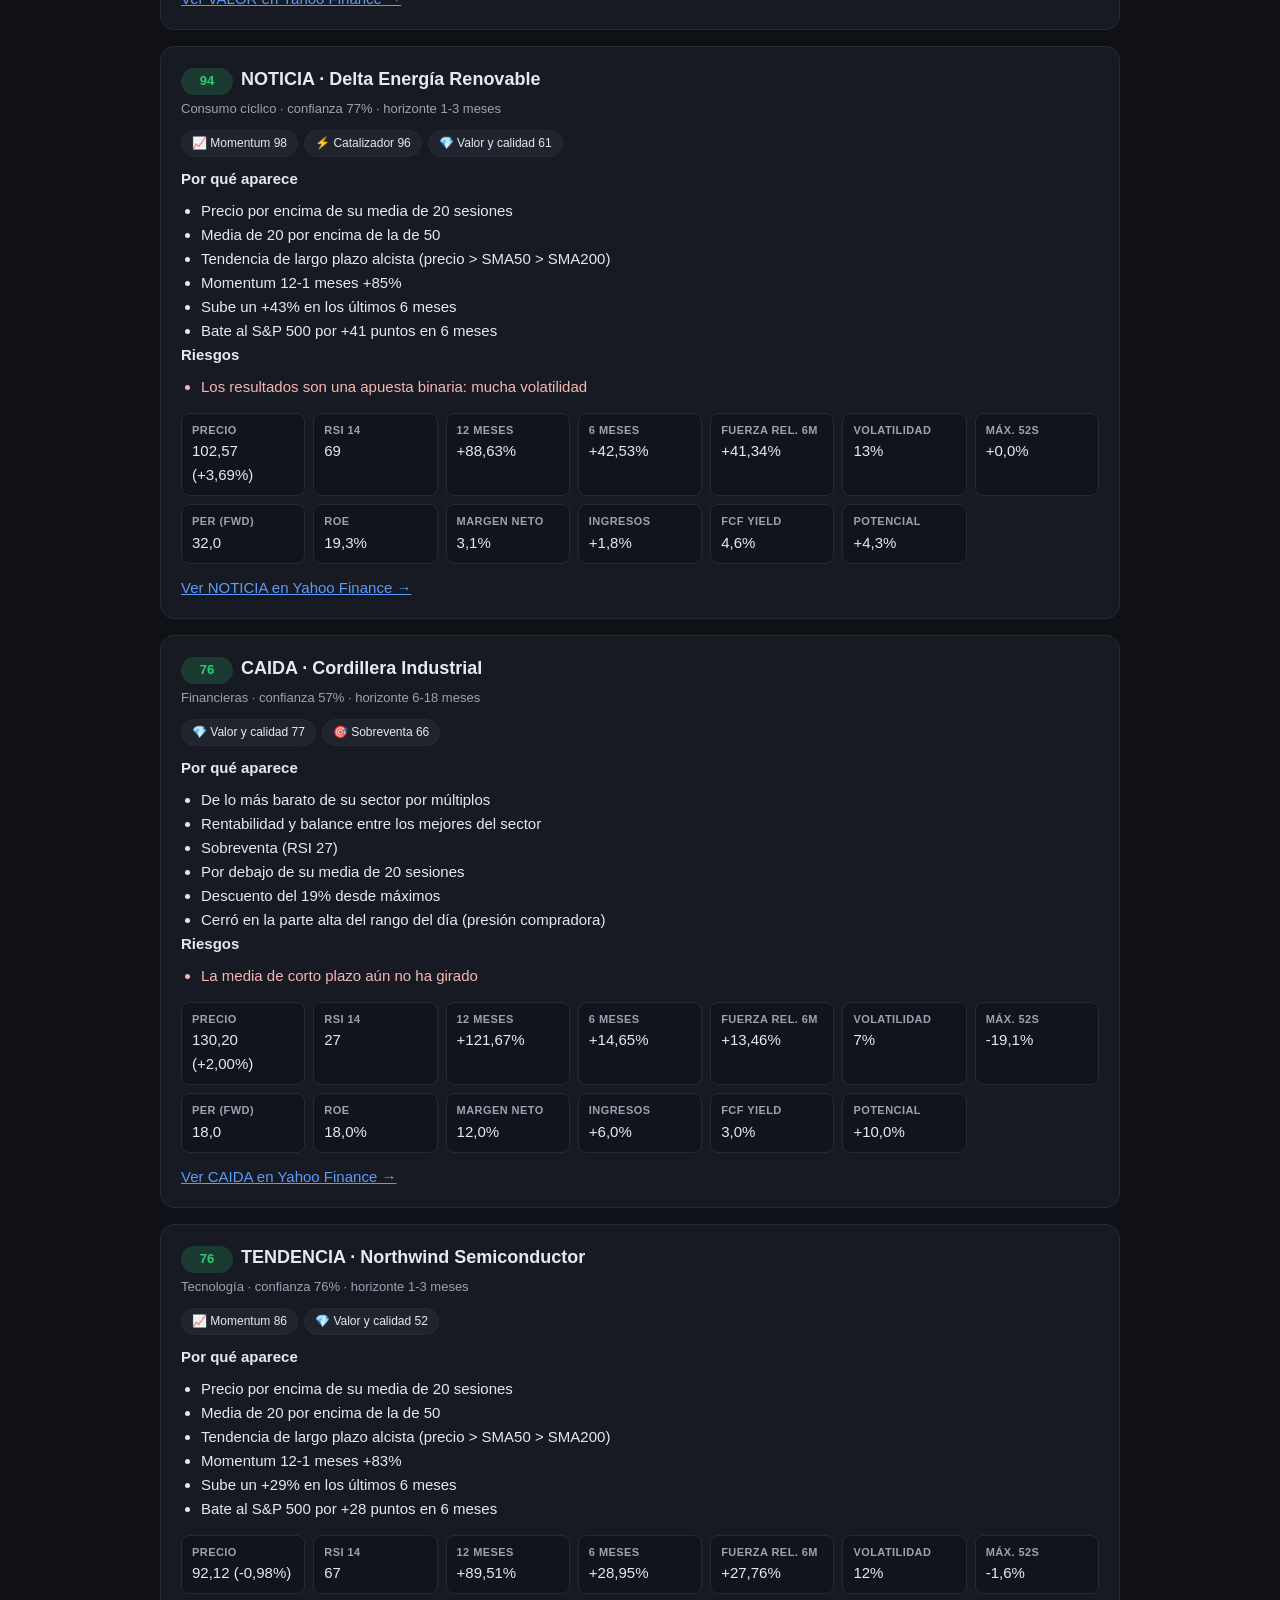
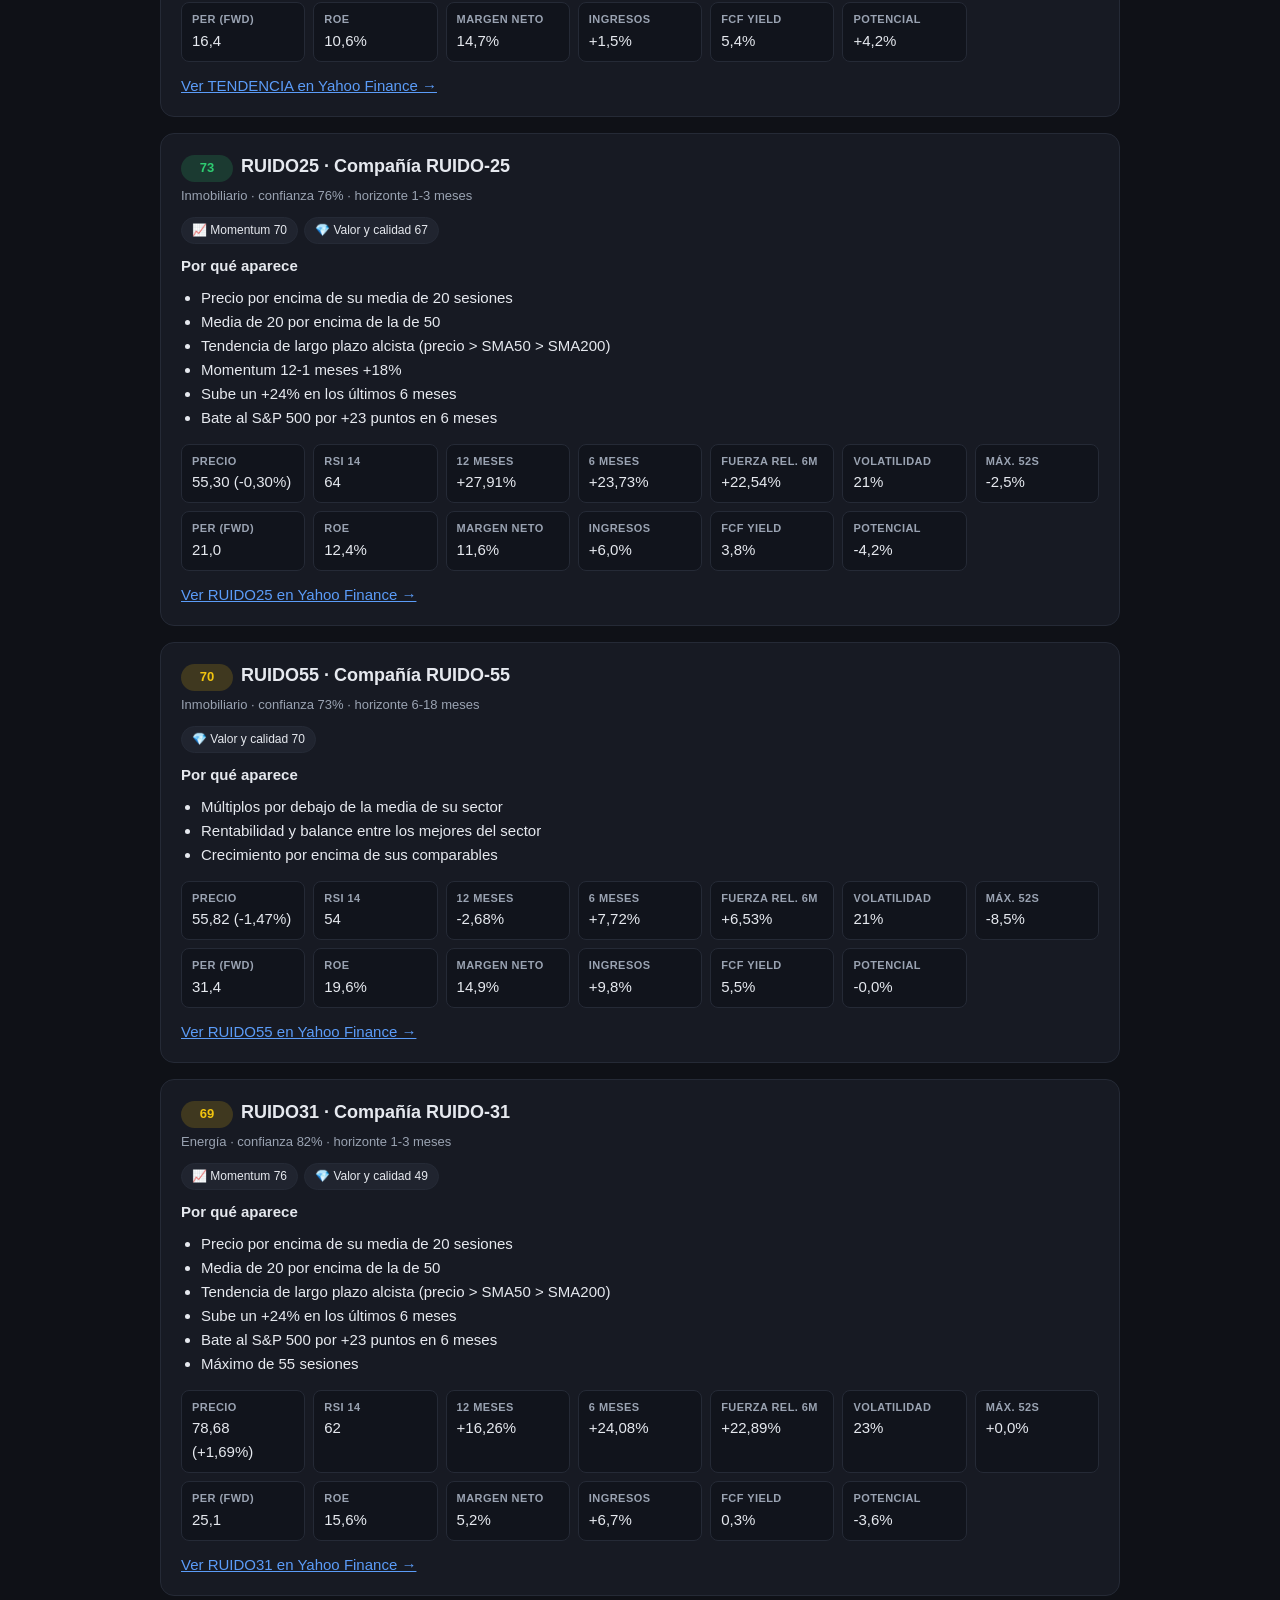
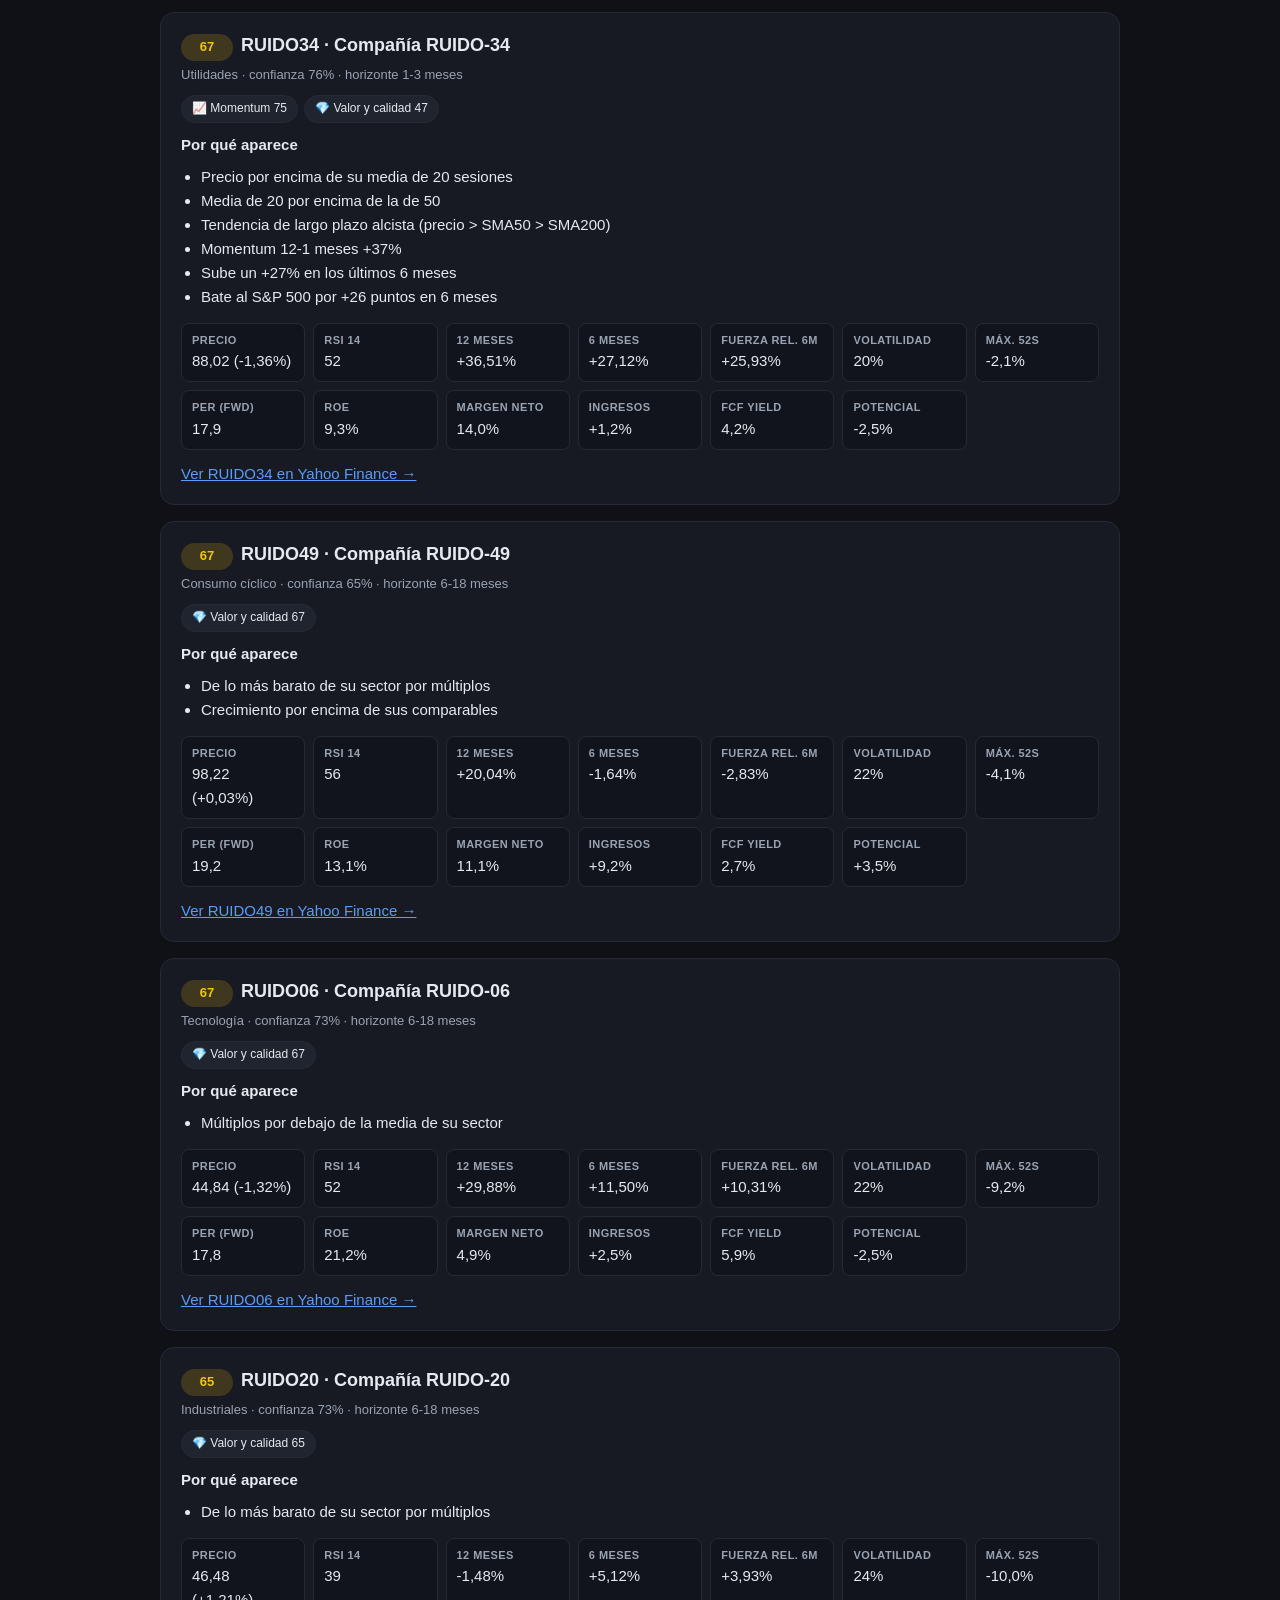
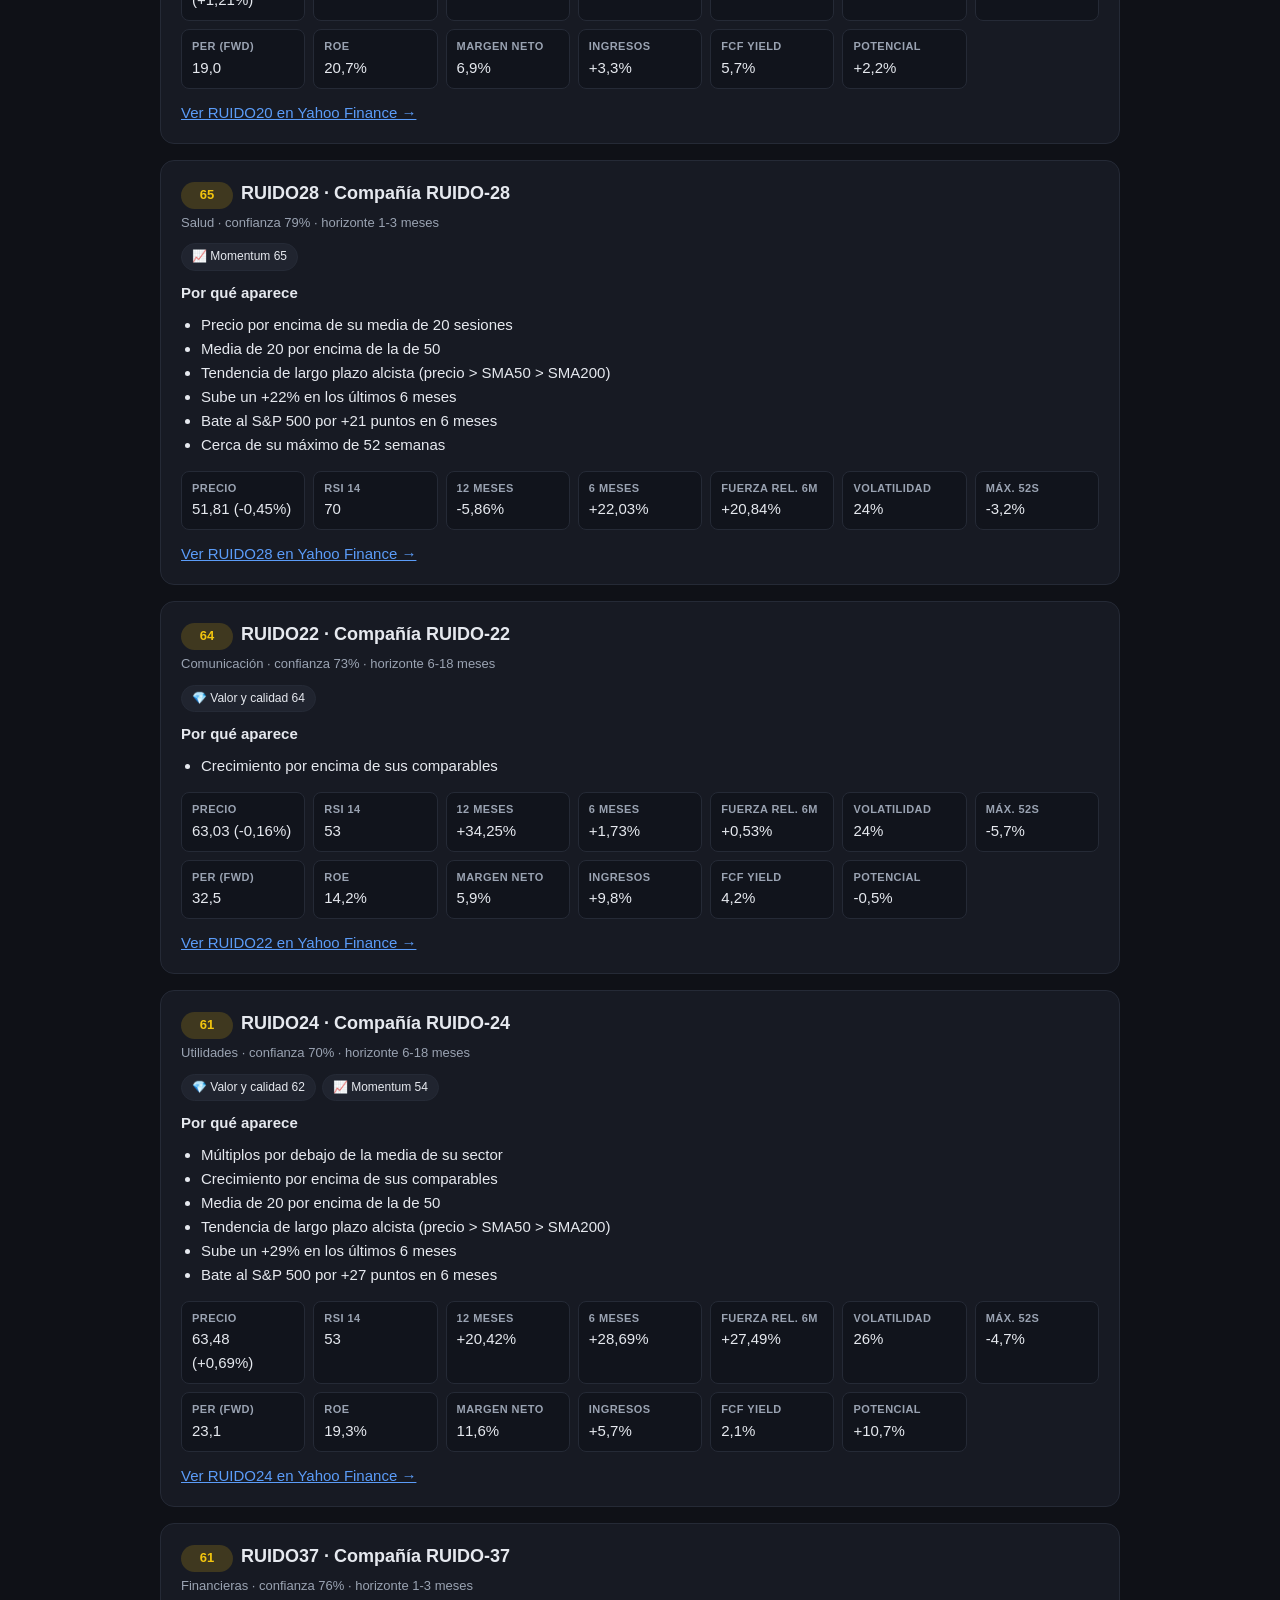
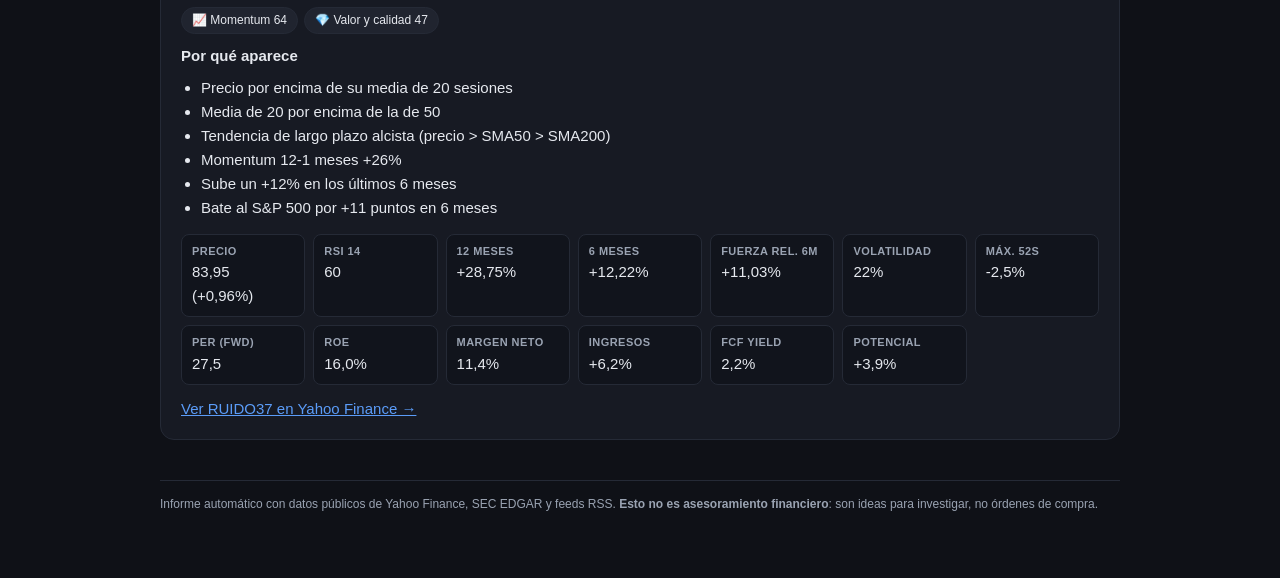
==== commit c20d1de0: "Formato de porcentajes en español y ejemplo regenerado Co-authored-by: arena-agent <297053741+arena-" ====
--- a/informes/ejemplo.html
+++ b/informes/ejemplo.html
@@ -36,4 +36,4 @@
 .aviso{background:rgba(241,196,15,.1);border:1px solid rgba(241,196,15,.35);
 border-radius:10px;padding:10px 14px;color:#f4d77a;font-size:13px;margin:14px 0}
 .vacio{background:var(--card);border:1px solid var(--line);border-radius:12px;padding:18px}
-</style></head><body><div class='wrap'><div class='aviso'>🧪 <b>Informe de EJEMPLO con datos sintéticos</b> (sin red) · los tickers y nombres son inventados.</div><h1>🔎 Oportunidades · S&amp;P 500 (ejemplo)</h1><div class='sub'>Informe <b>semanal</b> · 05/09/2026 17:32 · generado en 0 s · 62 valores del universo, 62 analizados</div><h2>🧭 Contexto de mercado</h2><div class='ctx'><ul><li>Referencia (SPY): <b>283,29</b> (-0.45% hoy · -1.40% en 12 meses)</li><li>Media de 200 sesiones: 280,37 → el índice está <b>por encima</b></li><li>VIX (miedo): <b>15,00</b></li><li>Régimen: <b>alcista</b> · ajuste de pesos: momentum ×1.15, reversion ×0.9, valor ×1, catalizador ×1</li></ul></div><h2>🏆 Top 15</h2><table><tr><th>#</th><th>Pts</th><th>Ticker</th><th>Nombre</th><th>Sector</th><th class='num'>Precio</th><th>Motores</th><th>Horizonte</th></tr><tr><td>1</td><td><span class='badge alta'>100</span></td><td><a href='https://finance.yahoo.com/quote/VALOR'>VALOR</a></td><td>Ahorro y Calidad SA</td><td>Salud</td><td class='num'>70,05</td><td>💎</td><td>6-18 meses</td></tr><tr><td>2</td><td><span class='badge alta'>94</span></td><td><a href='https://finance.yahoo.com/quote/NOTICIA'>NOTICIA</a></td><td>Delta Energía Renovable</td><td>Consumo cíclico</td><td class='num'>102,57</td><td>📈 💎 ⚡</td><td>1-3 meses</td></tr><tr><td>3</td><td><span class='badge alta'>76</span></td><td><a href='https://finance.yahoo.com/quote/CAIDA'>CAIDA</a></td><td>Cordillera Industrial</td><td>Financieras</td><td class='num'>130,20</td><td>🎯 💎</td><td>6-18 meses</td></tr><tr><td>4</td><td><span class='badge alta'>76</span></td><td><a href='https://finance.yahoo.com/quote/TENDENCIA'>TENDENCIA</a></td><td>Northwind Semiconductor</td><td>Tecnología</td><td class='num'>92,12</td><td>📈 💎</td><td>1-3 meses</td></tr><tr><td>5</td><td><span class='badge alta'>73</span></td><td><a href='https://finance.yahoo.com/quote/RUIDO25'>RUIDO25</a></td><td>Compañía RUIDO-25</td><td>Inmobiliario</td><td class='num'>55,30</td><td>📈 💎</td><td>1-3 meses</td></tr><tr><td>6</td><td><span class='badge media'>70</span></td><td><a href='https://finance.yahoo.com/quote/RUIDO55'>RUIDO55</a></td><td>Compañía RUIDO-55</td><td>Inmobiliario</td><td class='num'>55,82</td><td>💎</td><td>6-18 meses</td></tr><tr><td>7</td><td><span class='badge media'>69</span></td><td><a href='https://finance.yahoo.com/quote/RUIDO31'>RUIDO31</a></td><td>Compañía RUIDO-31</td><td>Energía</td><td class='num'>78,68</td><td>📈 💎</td><td>1-3 meses</td></tr><tr><td>8</td><td><span class='badge media'>67</span></td><td><a href='https://finance.yahoo.com/quote/RUIDO34'>RUIDO34</a></td><td>Compañía RUIDO-34</td><td>Utilidades</td><td class='num'>88,02</td><td>📈 💎</td><td>1-3 meses</td></tr><tr><td>9</td><td><span class='badge media'>67</span></td><td><a href='https://finance.yahoo.com/quote/RUIDO49'>RUIDO49</a></td><td>Compañía RUIDO-49</td><td>Consumo cíclico</td><td class='num'>98,22</td><td>💎</td><td>6-18 meses</td></tr><tr><td>10</td><td><span class='badge media'>67</span></td><td><a href='https://finance.yahoo.com/quote/RUIDO06'>RUIDO06</a></td><td>Compañía RUIDO-06</td><td>Tecnología</td><td class='num'>44,84</td><td>💎</td><td>6-18 meses</td></tr><tr><td>11</td><td><span class='badge media'>65</span></td><td><a href='https://finance.yahoo.com/quote/RUIDO20'>RUIDO20</a></td><td>Compañía RUIDO-20</td><td>Industriales</td><td class='num'>46,48</td><td>💎</td><td>6-18 meses</td></tr><tr><td>12</td><td><span class='badge media'>65</span></td><td><a href='https://finance.yahoo.com/quote/RUIDO28'>RUIDO28</a></td><td>Compañía RUIDO-28</td><td>Salud</td><td class='num'>51,81</td><td>📈</td><td>1-3 meses</td></tr><tr><td>13</td><td><span class='badge media'>64</span></td><td><a href='https://finance.yahoo.com/quote/RUIDO22'>RUIDO22</a></td><td>Compañía RUIDO-22</td><td>Comunicación</td><td class='num'>63,03</td><td>💎</td><td>6-18 meses</td></tr><tr><td>14</td><td><span class='badge media'>61</span></td><td><a href='https://finance.yahoo.com/quote/RUIDO24'>RUIDO24</a></td><td>Compañía RUIDO-24</td><td>Utilidades</td><td class='num'>63,48</td><td>📈 💎</td><td>6-18 meses</td></tr><tr><td>15</td><td><span class='badge media'>61</span></td><td><a href='https://finance.yahoo.com/quote/RUIDO37'>RUIDO37</a></td><td>Compañía RUIDO-37</td><td>Financieras</td><td class='num'>83,95</td><td>📈 💎</td><td>1-3 meses</td></tr></table><div class='idea'><h3><span class='badge alta'>100</span>VALOR · Ahorro y Calidad SA</h3><div class='meta'>Salud · confianza 73% · horizonte 6-18 meses</div><div class='chips'><span class='chip'>💎 Valor y calidad 100</span></div><b>Por qué aparece</b><ul class='raz'><li>De lo más barato de su sector por múltiplos</li><li>Rentabilidad y balance entre los mejores del sector</li><li>Crecimiento por encima de sus comparables</li><li>Los analistas ven un 22% de recorrido</li></ul><div class='grid'><div class='kv'><b>Precio</b>70,05 (-0.38%)</div><div class='kv'><b>RSI 14</b>48</div><div class='kv'><b>12 meses</b>+20.69%</div><div class='kv'><b>6 meses</b>+3.01%</div><div class='kv'><b>Fuerza rel. 6m</b>+1.82%</div><div class='kv'><b>Volatilidad</b>14%</div><div class='kv'><b>Máx. 52s</b>-5.0%</div><div class='kv'><b>PER (fwd)</b>8,0</div><div class='kv'><b>ROE</b>26,0%</div><div class='kv'><b>Margen neto</b>18,0%</div><div class='kv'><b>Ingresos</b>+12.0%</div><div class='kv'><b>FCF yield</b>9,0%</div><div class='kv'><b>Potencial</b>+22.0%</div></div><div style='margin-top:12px'><a href='https://finance.yahoo.com/quote/VALOR'>Ver VALOR en Yahoo Finance →</a></div></div><div class='idea'><h3><span class='badge alta'>94</span>NOTICIA · Delta Energía Renovable</h3><div class='meta'>Consumo cíclico · confianza 77% · horizonte 1-3 meses</div><div class='chips'><span class='chip'>📈 Momentum 98</span><span class='chip'>⚡ Catalizador 96</span><span class='chip'>💎 Valor y calidad 61</span></div><b>Por qué aparece</b><ul class='raz'><li>Precio por encima de su media de 20 sesiones</li><li>Media de 20 por encima de la de 50</li><li>Tendencia de largo plazo alcista (precio &gt; SMA50 &gt; SMA200)</li><li>Momentum 12-1 meses +85%</li><li>Sube un +43% en los últimos 6 meses</li><li>Bate al S&amp;P 500 por +41 puntos en 6 meses</li></ul><b>Riesgos</b><ul class='rie'><li>Los resultados son una apuesta binaria: mucha volatilidad</li></ul><div class='grid'><div class='kv'><b>Precio</b>102,57 (+3.69%)</div><div class='kv'><b>RSI 14</b>69</div><div class='kv'><b>12 meses</b>+88.63%</div><div class='kv'><b>6 meses</b>+42.53%</div><div class='kv'><b>Fuerza rel. 6m</b>+41.34%</div><div class='kv'><b>Volatilidad</b>13%</div><div class='kv'><b>Máx. 52s</b>+0.0%</div><div class='kv'><b>PER (fwd)</b>32,0</div><div class='kv'><b>ROE</b>19,3%</div><div class='kv'><b>Margen neto</b>3,1%</div><div class='kv'><b>Ingresos</b>+1.8%</div><div class='kv'><b>FCF yield</b>4,6%</div><div class='kv'><b>Potencial</b>+4.3%</div></div><div style='margin-top:12px'><a href='https://finance.yahoo.com/quote/NOTICIA'>Ver NOTICIA en Yahoo Finance →</a></div></div><div class='idea'><h3><span class='badge alta'>76</span>CAIDA · Cordillera Industrial</h3><div class='meta'>Financieras · confianza 57% · horizonte 6-18 meses</div><div class='chips'><span class='chip'>💎 Valor y calidad 77</span><span class='chip'>🎯 Sobreventa 66</span></div><b>Por qué aparece</b><ul class='raz'><li>De lo más barato de su sector por múltiplos</li><li>Rentabilidad y balance entre los mejores del sector</li><li>Sobreventa (RSI 27)</li><li>Por debajo de su media de 20 sesiones</li><li>Descuento del 19% desde máximos</li><li>Cerró en la parte alta del rango del día (presión compradora)</li></ul><b>Riesgos</b><ul class='rie'><li>La media de corto plazo aún no ha girado</li></ul><div class='grid'><div class='kv'><b>Precio</b>130,20 (+2.00%)</div><div class='kv'><b>RSI 14</b>27</div><div class='kv'><b>12 meses</b>+121.67%</div><div class='kv'><b>6 meses</b>+14.65%</div><div class='kv'><b>Fuerza rel. 6m</b>+13.46%</div><div class='kv'><b>Volatilidad</b>7%</div><div class='kv'><b>Máx. 52s</b>-19.1%</div><div class='kv'><b>PER (fwd)</b>18,0</div><div class='kv'><b>ROE</b>18,0%</div><div class='kv'><b>Margen neto</b>12,0%</div><div class='kv'><b>Ingresos</b>+6.0%</div><div class='kv'><b>FCF yield</b>3,0%</div><div class='kv'><b>Potencial</b>+10.0%</div></div><div style='margin-top:12px'><a href='https://finance.yahoo.com/quote/CAIDA'>Ver CAIDA en Yahoo Finance →</a></div></div><div class='idea'><h3><span class='badge alta'>76</span>TENDENCIA · Northwind Semiconductor</h3><div class='meta'>Tecnología · confianza 76% · horizonte 1-3 meses</div><div class='chips'><span class='chip'>📈 Momentum 86</span><span class='chip'>💎 Valor y calidad 52</span></div><b>Por qué aparece</b><ul class='raz'><li>Precio por encima de su media de 20 sesiones</li><li>Media de 20 por encima de la de 50</li><li>Tendencia de largo plazo alcista (precio &gt; SMA50 &gt; SMA200)</li><li>Momentum 12-1 meses +83%</li><li>Sube un +29% en los últimos 6 meses</li><li>Bate al S&amp;P 500 por +28 puntos en 6 meses</li></ul><div class='grid'><div class='kv'><b>Precio</b>92,12 (-0.98%)</div><div class='kv'><b>RSI 14</b>67</div><div class='kv'><b>12 meses</b>+89.51%</div><div class='kv'><b>6 meses</b>+28.95%</div><div class='kv'><b>Fuerza rel. 6m</b>+27.76%</div><div class='kv'><b>Volatilidad</b>12%</div><div class='kv'><b>Máx. 52s</b>-1.6%</div><div class='kv'><b>PER (fwd)</b>16,4</div><div class='kv'><b>ROE</b>10,6%</div><div class='kv'><b>Margen neto</b>14,7%</div><div class='kv'><b>Ingresos</b>+1.5%</div><div class='kv'><b>FCF yield</b>5,4%</div><div class='kv'><b>Potencial</b>+4.2%</div></div><div style='margin-top:12px'><a href='https://finance.yahoo.com/quote/TENDENCIA'>Ver TENDENCIA en Yahoo Finance →</a></div></div><div class='idea'><h3><span class='badge alta'>73</span>RUIDO25 · Compañía RUIDO-25</h3><div class='meta'>Inmobiliario · confianza 76% · horizonte 1-3 meses</div><div class='chips'><span class='chip'>📈 Momentum 70</span><span class='chip'>💎 Valor y calidad 67</span></div><b>Por qué aparece</b><ul class='raz'><li>Precio por encima de su media de 20 sesiones</li><li>Media de 20 por encima de la de 50</li><li>Tendencia de largo plazo alcista (precio &gt; SMA50 &gt; SMA200)</li><li>Momentum 12-1 meses +18%</li><li>Sube un +24% en los últimos 6 meses</li><li>Bate al S&amp;P 500 por +23 puntos en 6 meses</li></ul><div class='grid'><div class='kv'><b>Precio</b>55,30 (-0.30%)</div><div class='kv'><b>RSI 14</b>64</div><div class='kv'><b>12 meses</b>+27.91%</div><div class='kv'><b>6 meses</b>+23.73%</div><div class='kv'><b>Fuerza rel. 6m</b>+22.54%</div><div class='kv'><b>Volatilidad</b>21%</div><div class='kv'><b>Máx. 52s</b>-2.5%</div><div class='kv'><b>PER (fwd)</b>21,0</div><div class='kv'><b>ROE</b>12,4%</div><div class='kv'><b>Margen neto</b>11,6%</div><div class='kv'><b>Ingresos</b>+6.0%</div><div class='kv'><b>FCF yield</b>3,8%</div><div class='kv'><b>Potencial</b>-4.2%</div></div><div style='margin-top:12px'><a href='https://finance.yahoo.com/quote/RUIDO25'>Ver RUIDO25 en Yahoo Finance →</a></div></div><div class='idea'><h3><span class='badge media'>70</span>RUIDO55 · Compañía RUIDO-55</h3><div class='meta'>Inmobiliario · confianza 73% · horizonte 6-18 meses</div><div class='chips'><span class='chip'>💎 Valor y calidad 70</span></div><b>Por qué aparece</b><ul class='raz'><li>Múltiplos por debajo de la media de su sector</li><li>Rentabilidad y balance entre los mejores del sector</li><li>Crecimiento por encima de sus comparables</li></ul><div class='grid'><div class='kv'><b>Precio</b>55,82 (-1.47%)</div><div class='kv'><b>RSI 14</b>54</div><div class='kv'><b>12 meses</b>-2.68%</div><div class='kv'><b>6 meses</b>+7.72%</div><div class='kv'><b>Fuerza rel. 6m</b>+6.53%</div><div class='kv'><b>Volatilidad</b>21%</div><div class='kv'><b>Máx. 52s</b>-8.5%</div><div class='kv'><b>PER (fwd)</b>31,4</div><div class='kv'><b>ROE</b>19,6%</div><div class='kv'><b>Margen neto</b>14,9%</div><div class='kv'><b>Ingresos</b>+9.8%</div><div class='kv'><b>FCF yield</b>5,5%</div><div class='kv'><b>Potencial</b>-0.0%</div></div><div style='margin-top:12px'><a href='https://finance.yahoo.com/quote/RUIDO55'>Ver RUIDO55 en Yahoo Finance →</a></div></div><div class='idea'><h3><span class='badge media'>69</span>RUIDO31 · Compañía RUIDO-31</h3><div class='meta'>Energía · confianza 82% · horizonte 1-3 meses</div><div class='chips'><span class='chip'>📈 Momentum 76</span><span class='chip'>💎 Valor y calidad 49</span></div><b>Por qué aparece</b><ul class='raz'><li>Precio por encima de su media de 20 sesiones</li><li>Media de 20 por encima de la de 50</li><li>Tendencia de largo plazo alcista (precio &gt; SMA50 &gt; SMA200)</li><li>Sube un +24% en los últimos 6 meses</li><li>Bate al S&amp;P 500 por +23 puntos en 6 meses</li><li>Máximo de 55 sesiones</li></ul><div class='grid'><div class='kv'><b>Precio</b>78,68 (+1.69%)</div><div class='kv'><b>RSI 14</b>62</div><div class='kv'><b>12 meses</b>+16.26%</div><div class='kv'><b>6 meses</b>+24.08%</div><div class='kv'><b>Fuerza rel. 6m</b>+22.89%</div><div class='kv'><b>Volatilidad</b>23%</div><div class='kv'><b>Máx. 52s</b>+0.0%</div><div class='kv'><b>PER (fwd)</b>25,1</div><div class='kv'><b>ROE</b>15,6%</div><div class='kv'><b>Margen neto</b>5,2%</div><div class='kv'><b>Ingresos</b>+6.7%</div><div class='kv'><b>FCF yield</b>0,3%</div><div class='kv'><b>Potencial</b>-3.6%</div></div><div style='margin-top:12px'><a href='https://finance.yahoo.com/quote/RUIDO31'>Ver RUIDO31 en Yahoo Finance →</a></div></div><div class='idea'><h3><span class='badge media'>67</span>RUIDO34 · Compañía RUIDO-34</h3><div class='meta'>Utilidades · confianza 76% · horizonte 1-3 meses</div><div class='chips'><span class='chip'>📈 Momentum 75</span><span class='chip'>💎 Valor y calidad 47</span></div><b>Por qué aparece</b><ul class='raz'><li>Precio por encima de su media de 20 sesiones</li><li>Media de 20 por encima de la de 50</li><li>Tendencia de largo plazo alcista (precio &gt; SMA50 &gt; SMA200)</li><li>Momentum 12-1 meses +37%</li><li>Sube un +27% en los últimos 6 meses</li><li>Bate al S&amp;P 500 por +26 puntos en 6 meses</li></ul><div class='grid'><div class='kv'><b>Precio</b>88,02 (-1.36%)</div><div class='kv'><b>RSI 14</b>52</div><div class='kv'><b>12 meses</b>+36.51%</div><div class='kv'><b>6 meses</b>+27.12%</div><div class='kv'><b>Fuerza rel. 6m</b>+25.93%</div><div class='kv'><b>Volatilidad</b>20%</div><div class='kv'><b>Máx. 52s</b>-2.1%</div><div class='kv'><b>PER (fwd)</b>17,9</div><div class='kv'><b>ROE</b>9,3%</div><div class='kv'><b>Margen neto</b>14,0%</div><div class='kv'><b>Ingresos</b>+1.2%</div><div class='kv'><b>FCF yield</b>4,2%</div><div class='kv'><b>Potencial</b>-2.5%</div></div><div style='margin-top:12px'><a href='https://finance.yahoo.com/quote/RUIDO34'>Ver RUIDO34 en Yahoo Finance →</a></div></div><div class='idea'><h3><span class='badge media'>67</span>RUIDO49 · Compañía RUIDO-49</h3><div class='meta'>Consumo cíclico · confianza 65% · horizonte 6-18 meses</div><div class='chips'><span class='chip'>💎 Valor y calidad 67</span></div><b>Por qué aparece</b><ul class='raz'><li>De lo más barato de su sector por múltiplos</li><li>Crecimiento por encima de sus comparables</li></ul><div class='grid'><div class='kv'><b>Precio</b>98,22 (+0.03%)</div><div class='kv'><b>RSI 14</b>56</div><div class='kv'><b>12 meses</b>+20.04%</div><div class='kv'><b>6 meses</b>-1.64%</div><div class='kv'><b>Fuerza rel. 6m</b>-2.83%</div><div class='kv'><b>Volatilidad</b>22%</div><div class='kv'><b>Máx. 52s</b>-4.1%</div><div class='kv'><b>PER (fwd)</b>19,2</div><div class='kv'><b>ROE</b>13,1%</div><div class='kv'><b>Margen neto</b>11,1%</div><div class='kv'><b>Ingresos</b>+9.2%</div><div class='kv'><b>FCF yield</b>2,7%</div><div class='kv'><b>Potencial</b>+3.5%</div></div><div style='margin-top:12px'><a href='https://finance.yahoo.com/quote/RUIDO49'>Ver RUIDO49 en Yahoo Finance →</a></div></div><div class='idea'><h3><span class='badge media'>67</span>RUIDO06 · Compañía RUIDO-06</h3><div class='meta'>Tecnología · confianza 73% · horizonte 6-18 meses</div><div class='chips'><span class='chip'>💎 Valor y calidad 67</span></div><b>Por qué aparece</b><ul class='raz'><li>Múltiplos por debajo de la media de su sector</li></ul><div class='grid'><div class='kv'><b>Precio</b>44,84 (-1.32%)</div><div class='kv'><b>RSI 14</b>52</div><div class='kv'><b>12 meses</b>+29.88%</div><div class='kv'><b>6 meses</b>+11.50%</div><div class='kv'><b>Fuerza rel. 6m</b>+10.31%</div><div class='kv'><b>Volatilidad</b>22%</div><div class='kv'><b>Máx. 52s</b>-9.2%</div><div class='kv'><b>PER (fwd)</b>17,8</div><div class='kv'><b>ROE</b>21,2%</div><div class='kv'><b>Margen neto</b>4,9%</div><div class='kv'><b>Ingresos</b>+2.5%</div><div class='kv'><b>FCF yield</b>5,9%</div><div class='kv'><b>Potencial</b>-2.5%</div></div><div style='margin-top:12px'><a href='https://finance.yahoo.com/quote/RUIDO06'>Ver RUIDO06 en Yahoo Finance →</a></div></div><div class='idea'><h3><span class='badge media'>65</span>RUIDO20 · Compañía RUIDO-20</h3><div class='meta'>Industriales · confianza 73% · horizonte 6-18 meses</div><div class='chips'><span class='chip'>💎 Valor y calidad 65</span></div><b>Por qué aparece</b><ul class='raz'><li>De lo más barato de su sector por múltiplos</li></ul><div class='grid'><div class='kv'><b>Precio</b>46,48 (+1.21%)</div><div class='kv'><b>RSI 14</b>39</div><div class='kv'><b>12 meses</b>-1.48%</div><div class='kv'><b>6 meses</b>+5.12%</div><div class='kv'><b>Fuerza rel. 6m</b>+3.93%</div><div class='kv'><b>Volatilidad</b>24%</div><div class='kv'><b>Máx. 52s</b>-10.0%</div><div class='kv'><b>PER (fwd)</b>19,0</div><div class='kv'><b>ROE</b>20,7%</div><div class='kv'><b>Margen neto</b>6,9%</div><div class='kv'><b>Ingresos</b>+3.3%</div><div class='kv'><b>FCF yield</b>5,7%</div><div class='kv'><b>Potencial</b>+2.2%</div></div><div style='margin-top:12px'><a href='https://finance.yahoo.com/quote/RUIDO20'>Ver RUIDO20 en Yahoo Finance →</a></div></div><div class='idea'><h3><span class='badge media'>65</span>RUIDO28 · Compañía RUIDO-28</h3><div class='meta'>Salud · confianza 79% · horizonte 1-3 meses</div><div class='chips'><span class='chip'>📈 Momentum 65</span></div><b>Por qué aparece</b><ul class='raz'><li>Precio por encima de su media de 20 sesiones</li><li>Media de 20 por encima de la de 50</li><li>Tendencia de largo plazo alcista (precio &gt; SMA50 &gt; SMA200)</li><li>Sube un +22% en los últimos 6 meses</li><li>Bate al S&amp;P 500 por +21 puntos en 6 meses</li><li>Cerca de su máximo de 52 semanas</li></ul><div class='grid'><div class='kv'><b>Precio</b>51,81 (-0.45%)</div><div class='kv'><b>RSI 14</b>70</div><div class='kv'><b>12 meses</b>-5.86%</div><div class='kv'><b>6 meses</b>+22.03%</div><div class='kv'><b>Fuerza rel. 6m</b>+20.84%</div><div class='kv'><b>Volatilidad</b>24%</div><div class='kv'><b>Máx. 52s</b>-3.2%</div></div><div style='margin-top:12px'><a href='https://finance.yahoo.com/quote/RUIDO28'>Ver RUIDO28 en Yahoo Finance →</a></div></div><div class='idea'><h3><span class='badge media'>64</span>RUIDO22 · Compañía RUIDO-22</h3><div class='meta'>Comunicación · confianza 73% · horizonte 6-18 meses</div><div class='chips'><span class='chip'>💎 Valor y calidad 64</span></div><b>Por qué aparece</b><ul class='raz'><li>Crecimiento por encima de sus comparables</li></ul><div class='grid'><div class='kv'><b>Precio</b>63,03 (-0.16%)</div><div class='kv'><b>RSI 14</b>53</div><div class='kv'><b>12 meses</b>+34.25%</div><div class='kv'><b>6 meses</b>+1.73%</div><div class='kv'><b>Fuerza rel. 6m</b>+0.53%</div><div class='kv'><b>Volatilidad</b>24%</div><div class='kv'><b>Máx. 52s</b>-5.7%</div><div class='kv'><b>PER (fwd)</b>32,5</div><div class='kv'><b>ROE</b>14,2%</div><div class='kv'><b>Margen neto</b>5,9%</div><div class='kv'><b>Ingresos</b>+9.8%</div><div class='kv'><b>FCF yield</b>4,2%</div><div class='kv'><b>Potencial</b>-0.5%</div></div><div style='margin-top:12px'><a href='https://finance.yahoo.com/quote/RUIDO22'>Ver RUIDO22 en Yahoo Finance →</a></div></div><div class='idea'><h3><span class='badge media'>61</span>RUIDO24 · Compañía RUIDO-24</h3><div class='meta'>Utilidades · confianza 70% · horizonte 6-18 meses</div><div class='chips'><span class='chip'>💎 Valor y calidad 62</span><span class='chip'>📈 Momentum 54</span></div><b>Por qué aparece</b><ul class='raz'><li>Múltiplos por debajo de la media de su sector</li><li>Crecimiento por encima de sus comparables</li><li>Media de 20 por encima de la de 50</li><li>Tendencia de largo plazo alcista (precio &gt; SMA50 &gt; SMA200)</li><li>Sube un +29% en los últimos 6 meses</li><li>Bate al S&amp;P 500 por +27 puntos en 6 meses</li></ul><div class='grid'><div class='kv'><b>Precio</b>63,48 (+0.69%)</div><div class='kv'><b>RSI 14</b>53</div><div class='kv'><b>12 meses</b>+20.42%</div><div class='kv'><b>6 meses</b>+28.69%</div><div class='kv'><b>Fuerza rel. 6m</b>+27.49%</div><div class='kv'><b>Volatilidad</b>26%</div><div class='kv'><b>Máx. 52s</b>-4.7%</div><div class='kv'><b>PER (fwd)</b>23,1</div><div class='kv'><b>ROE</b>19,3%</div><div class='kv'><b>Margen neto</b>11,6%</div><div class='kv'><b>Ingresos</b>+5.7%</div><div class='kv'><b>FCF yield</b>2,1%</div><div class='kv'><b>Potencial</b>+10.7%</div></div><div style='margin-top:12px'><a href='https://finance.yahoo.com/quote/RUIDO24'>Ver RUIDO24 en Yahoo Finance →</a></div></div><div class='idea'><h3><span class='badge media'>61</span>RUIDO37 · Compañía RUIDO-37</h3><div class='meta'>Financieras · confianza 76% · horizonte 1-3 meses</div><div class='chips'><span class='chip'>📈 Momentum 64</span><span class='chip'>💎 Valor y calidad 47</span></div><b>Por qué aparece</b><ul class='raz'><li>Precio por encima de su media de 20 sesiones</li><li>Media de 20 por encima de la de 50</li><li>Tendencia de largo plazo alcista (precio &gt; SMA50 &gt; SMA200)</li><li>Momentum 12-1 meses +26%</li><li>Sube un +12% en los últimos 6 meses</li><li>Bate al S&amp;P 500 por +11 puntos en 6 meses</li></ul><div class='grid'><div class='kv'><b>Precio</b>83,95 (+0.96%)</div><div class='kv'><b>RSI 14</b>60</div><div class='kv'><b>12 meses</b>+28.75%</div><div class='kv'><b>6 meses</b>+12.22%</div><div class='kv'><b>Fuerza rel. 6m</b>+11.03%</div><div class='kv'><b>Volatilidad</b>22%</div><div class='kv'><b>Máx. 52s</b>-2.5%</div><div class='kv'><b>PER (fwd)</b>27,5</div><div class='kv'><b>ROE</b>16,0%</div><div class='kv'><b>Margen neto</b>11,4%</div><div class='kv'><b>Ingresos</b>+6.2%</div><div class='kv'><b>FCF yield</b>2,2%</div><div class='kv'><b>Potencial</b>+3.9%</div></div><div style='margin-top:12px'><a href='https://finance.yahoo.com/quote/RUIDO37'>Ver RUIDO37 en Yahoo Finance →</a></div></div><div class='foot'>Informe automático con datos públicos de Yahoo Finance, SEC EDGAR y feeds RSS. <b>Esto no es asesoramiento financiero</b>: son ideas para investigar, no órdenes de compra.</div></div></body></html>+</style></head><body><div class='wrap'><div class='aviso'>🧪 <b>Informe de EJEMPLO con datos sintéticos</b> (sin red) · los tickers y nombres son inventados.</div><h1>🔎 Oportunidades · S&amp;P 500 (ejemplo)</h1><div class='sub'>Informe <b>semanal</b> · 05/09/2026 17:33 · generado en 0 s · 62 valores del universo, 62 analizados</div><h2>🧭 Contexto de mercado</h2><div class='ctx'><ul><li>Referencia (SPY): <b>283,29</b> (-0,45% hoy · -1,40% en 12 meses)</li><li>Media de 200 sesiones: 280,37 → el índice está <b>por encima</b></li><li>VIX (miedo): <b>15,00</b></li><li>Régimen: <b>alcista</b> · ajuste de pesos: momentum ×1.15, reversion ×0.9, valor ×1, catalizador ×1</li></ul></div><h2>🏆 Top 15</h2><table><tr><th>#</th><th>Pts</th><th>Ticker</th><th>Nombre</th><th>Sector</th><th class='num'>Precio</th><th>Motores</th><th>Horizonte</th></tr><tr><td>1</td><td><span class='badge alta'>100</span></td><td><a href='https://finance.yahoo.com/quote/VALOR'>VALOR</a></td><td>Ahorro y Calidad SA</td><td>Salud</td><td class='num'>70,05</td><td>💎</td><td>6-18 meses</td></tr><tr><td>2</td><td><span class='badge alta'>94</span></td><td><a href='https://finance.yahoo.com/quote/NOTICIA'>NOTICIA</a></td><td>Delta Energía Renovable</td><td>Consumo cíclico</td><td class='num'>102,57</td><td>📈 💎 ⚡</td><td>1-3 meses</td></tr><tr><td>3</td><td><span class='badge alta'>76</span></td><td><a href='https://finance.yahoo.com/quote/CAIDA'>CAIDA</a></td><td>Cordillera Industrial</td><td>Financieras</td><td class='num'>130,20</td><td>🎯 💎</td><td>6-18 meses</td></tr><tr><td>4</td><td><span class='badge alta'>76</span></td><td><a href='https://finance.yahoo.com/quote/TENDENCIA'>TENDENCIA</a></td><td>Northwind Semiconductor</td><td>Tecnología</td><td class='num'>92,12</td><td>📈 💎</td><td>1-3 meses</td></tr><tr><td>5</td><td><span class='badge alta'>73</span></td><td><a href='https://finance.yahoo.com/quote/RUIDO25'>RUIDO25</a></td><td>Compañía RUIDO-25</td><td>Inmobiliario</td><td class='num'>55,30</td><td>📈 💎</td><td>1-3 meses</td></tr><tr><td>6</td><td><span class='badge media'>70</span></td><td><a href='https://finance.yahoo.com/quote/RUIDO55'>RUIDO55</a></td><td>Compañía RUIDO-55</td><td>Inmobiliario</td><td class='num'>55,82</td><td>💎</td><td>6-18 meses</td></tr><tr><td>7</td><td><span class='badge media'>69</span></td><td><a href='https://finance.yahoo.com/quote/RUIDO31'>RUIDO31</a></td><td>Compañía RUIDO-31</td><td>Energía</td><td class='num'>78,68</td><td>📈 💎</td><td>1-3 meses</td></tr><tr><td>8</td><td><span class='badge media'>67</span></td><td><a href='https://finance.yahoo.com/quote/RUIDO34'>RUIDO34</a></td><td>Compañía RUIDO-34</td><td>Utilidades</td><td class='num'>88,02</td><td>📈 💎</td><td>1-3 meses</td></tr><tr><td>9</td><td><span class='badge media'>67</span></td><td><a href='https://finance.yahoo.com/quote/RUIDO49'>RUIDO49</a></td><td>Compañía RUIDO-49</td><td>Consumo cíclico</td><td class='num'>98,22</td><td>💎</td><td>6-18 meses</td></tr><tr><td>10</td><td><span class='badge media'>67</span></td><td><a href='https://finance.yahoo.com/quote/RUIDO06'>RUIDO06</a></td><td>Compañía RUIDO-06</td><td>Tecnología</td><td class='num'>44,84</td><td>💎</td><td>6-18 meses</td></tr><tr><td>11</td><td><span class='badge media'>65</span></td><td><a href='https://finance.yahoo.com/quote/RUIDO20'>RUIDO20</a></td><td>Compañía RUIDO-20</td><td>Industriales</td><td class='num'>46,48</td><td>💎</td><td>6-18 meses</td></tr><tr><td>12</td><td><span class='badge media'>65</span></td><td><a href='https://finance.yahoo.com/quote/RUIDO28'>RUIDO28</a></td><td>Compañía RUIDO-28</td><td>Salud</td><td class='num'>51,81</td><td>📈</td><td>1-3 meses</td></tr><tr><td>13</td><td><span class='badge media'>64</span></td><td><a href='https://finance.yahoo.com/quote/RUIDO22'>RUIDO22</a></td><td>Compañía RUIDO-22</td><td>Comunicación</td><td class='num'>63,03</td><td>💎</td><td>6-18 meses</td></tr><tr><td>14</td><td><span class='badge media'>61</span></td><td><a href='https://finance.yahoo.com/quote/RUIDO24'>RUIDO24</a></td><td>Compañía RUIDO-24</td><td>Utilidades</td><td class='num'>63,48</td><td>📈 💎</td><td>6-18 meses</td></tr><tr><td>15</td><td><span class='badge media'>61</span></td><td><a href='https://finance.yahoo.com/quote/RUIDO37'>RUIDO37</a></td><td>Compañía RUIDO-37</td><td>Financieras</td><td class='num'>83,95</td><td>📈 💎</td><td>1-3 meses</td></tr></table><div class='idea'><h3><span class='badge alta'>100</span>VALOR · Ahorro y Calidad SA</h3><div class='meta'>Salud · confianza 73% · horizonte 6-18 meses</div><div class='chips'><span class='chip'>💎 Valor y calidad 100</span></div><b>Por qué aparece</b><ul class='raz'><li>De lo más barato de su sector por múltiplos</li><li>Rentabilidad y balance entre los mejores del sector</li><li>Crecimiento por encima de sus comparables</li><li>Los analistas ven un 22% de recorrido</li></ul><div class='grid'><div class='kv'><b>Precio</b>70,05 (-0,38%)</div><div class='kv'><b>RSI 14</b>48</div><div class='kv'><b>12 meses</b>+20,69%</div><div class='kv'><b>6 meses</b>+3,01%</div><div class='kv'><b>Fuerza rel. 6m</b>+1,82%</div><div class='kv'><b>Volatilidad</b>14%</div><div class='kv'><b>Máx. 52s</b>-5,0%</div><div class='kv'><b>PER (fwd)</b>8,0</div><div class='kv'><b>ROE</b>26,0%</div><div class='kv'><b>Margen neto</b>18,0%</div><div class='kv'><b>Ingresos</b>+12,0%</div><div class='kv'><b>FCF yield</b>9,0%</div><div class='kv'><b>Potencial</b>+22,0%</div></div><div style='margin-top:12px'><a href='https://finance.yahoo.com/quote/VALOR'>Ver VALOR en Yahoo Finance →</a></div></div><div class='idea'><h3><span class='badge alta'>94</span>NOTICIA · Delta Energía Renovable</h3><div class='meta'>Consumo cíclico · confianza 77% · horizonte 1-3 meses</div><div class='chips'><span class='chip'>📈 Momentum 98</span><span class='chip'>⚡ Catalizador 96</span><span class='chip'>💎 Valor y calidad 61</span></div><b>Por qué aparece</b><ul class='raz'><li>Precio por encima de su media de 20 sesiones</li><li>Media de 20 por encima de la de 50</li><li>Tendencia de largo plazo alcista (precio &gt; SMA50 &gt; SMA200)</li><li>Momentum 12-1 meses +85%</li><li>Sube un +43% en los últimos 6 meses</li><li>Bate al S&amp;P 500 por +41 puntos en 6 meses</li></ul><b>Riesgos</b><ul class='rie'><li>Los resultados son una apuesta binaria: mucha volatilidad</li></ul><div class='grid'><div class='kv'><b>Precio</b>102,57 (+3,69%)</div><div class='kv'><b>RSI 14</b>69</div><div class='kv'><b>12 meses</b>+88,63%</div><div class='kv'><b>6 meses</b>+42,53%</div><div class='kv'><b>Fuerza rel. 6m</b>+41,34%</div><div class='kv'><b>Volatilidad</b>13%</div><div class='kv'><b>Máx. 52s</b>+0,0%</div><div class='kv'><b>PER (fwd)</b>32,0</div><div class='kv'><b>ROE</b>19,3%</div><div class='kv'><b>Margen neto</b>3,1%</div><div class='kv'><b>Ingresos</b>+1,8%</div><div class='kv'><b>FCF yield</b>4,6%</div><div class='kv'><b>Potencial</b>+4,3%</div></div><div style='margin-top:12px'><a href='https://finance.yahoo.com/quote/NOTICIA'>Ver NOTICIA en Yahoo Finance →</a></div></div><div class='idea'><h3><span class='badge alta'>76</span>CAIDA · Cordillera Industrial</h3><div class='meta'>Financieras · confianza 57% · horizonte 6-18 meses</div><div class='chips'><span class='chip'>💎 Valor y calidad 77</span><span class='chip'>🎯 Sobreventa 66</span></div><b>Por qué aparece</b><ul class='raz'><li>De lo más barato de su sector por múltiplos</li><li>Rentabilidad y balance entre los mejores del sector</li><li>Sobreventa (RSI 27)</li><li>Por debajo de su media de 20 sesiones</li><li>Descuento del 19% desde máximos</li><li>Cerró en la parte alta del rango del día (presión compradora)</li></ul><b>Riesgos</b><ul class='rie'><li>La media de corto plazo aún no ha girado</li></ul><div class='grid'><div class='kv'><b>Precio</b>130,20 (+2,00%)</div><div class='kv'><b>RSI 14</b>27</div><div class='kv'><b>12 meses</b>+121,67%</div><div class='kv'><b>6 meses</b>+14,65%</div><div class='kv'><b>Fuerza rel. 6m</b>+13,46%</div><div class='kv'><b>Volatilidad</b>7%</div><div class='kv'><b>Máx. 52s</b>-19,1%</div><div class='kv'><b>PER (fwd)</b>18,0</div><div class='kv'><b>ROE</b>18,0%</div><div class='kv'><b>Margen neto</b>12,0%</div><div class='kv'><b>Ingresos</b>+6,0%</div><div class='kv'><b>FCF yield</b>3,0%</div><div class='kv'><b>Potencial</b>+10,0%</div></div><div style='margin-top:12px'><a href='https://finance.yahoo.com/quote/CAIDA'>Ver CAIDA en Yahoo Finance →</a></div></div><div class='idea'><h3><span class='badge alta'>76</span>TENDENCIA · Northwind Semiconductor</h3><div class='meta'>Tecnología · confianza 76% · horizonte 1-3 meses</div><div class='chips'><span class='chip'>📈 Momentum 86</span><span class='chip'>💎 Valor y calidad 52</span></div><b>Por qué aparece</b><ul class='raz'><li>Precio por encima de su media de 20 sesiones</li><li>Media de 20 por encima de la de 50</li><li>Tendencia de largo plazo alcista (precio &gt; SMA50 &gt; SMA200)</li><li>Momentum 12-1 meses +83%</li><li>Sube un +29% en los últimos 6 meses</li><li>Bate al S&amp;P 500 por +28 puntos en 6 meses</li></ul><div class='grid'><div class='kv'><b>Precio</b>92,12 (-0,98%)</div><div class='kv'><b>RSI 14</b>67</div><div class='kv'><b>12 meses</b>+89,51%</div><div class='kv'><b>6 meses</b>+28,95%</div><div class='kv'><b>Fuerza rel. 6m</b>+27,76%</div><div class='kv'><b>Volatilidad</b>12%</div><div class='kv'><b>Máx. 52s</b>-1,6%</div><div class='kv'><b>PER (fwd)</b>16,4</div><div class='kv'><b>ROE</b>10,6%</div><div class='kv'><b>Margen neto</b>14,7%</div><div class='kv'><b>Ingresos</b>+1,5%</div><div class='kv'><b>FCF yield</b>5,4%</div><div class='kv'><b>Potencial</b>+4,2%</div></div><div style='margin-top:12px'><a href='https://finance.yahoo.com/quote/TENDENCIA'>Ver TENDENCIA en Yahoo Finance →</a></div></div><div class='idea'><h3><span class='badge alta'>73</span>RUIDO25 · Compañía RUIDO-25</h3><div class='meta'>Inmobiliario · confianza 76% · horizonte 1-3 meses</div><div class='chips'><span class='chip'>📈 Momentum 70</span><span class='chip'>💎 Valor y calidad 67</span></div><b>Por qué aparece</b><ul class='raz'><li>Precio por encima de su media de 20 sesiones</li><li>Media de 20 por encima de la de 50</li><li>Tendencia de largo plazo alcista (precio &gt; SMA50 &gt; SMA200)</li><li>Momentum 12-1 meses +18%</li><li>Sube un +24% en los últimos 6 meses</li><li>Bate al S&amp;P 500 por +23 puntos en 6 meses</li></ul><div class='grid'><div class='kv'><b>Precio</b>55,30 (-0,30%)</div><div class='kv'><b>RSI 14</b>64</div><div class='kv'><b>12 meses</b>+27,91%</div><div class='kv'><b>6 meses</b>+23,73%</div><div class='kv'><b>Fuerza rel. 6m</b>+22,54%</div><div class='kv'><b>Volatilidad</b>21%</div><div class='kv'><b>Máx. 52s</b>-2,5%</div><div class='kv'><b>PER (fwd)</b>21,0</div><div class='kv'><b>ROE</b>12,4%</div><div class='kv'><b>Margen neto</b>11,6%</div><div class='kv'><b>Ingresos</b>+6,0%</div><div class='kv'><b>FCF yield</b>3,8%</div><div class='kv'><b>Potencial</b>-4,2%</div></div><div style='margin-top:12px'><a href='https://finance.yahoo.com/quote/RUIDO25'>Ver RUIDO25 en Yahoo Finance →</a></div></div><div class='idea'><h3><span class='badge media'>70</span>RUIDO55 · Compañía RUIDO-55</h3><div class='meta'>Inmobiliario · confianza 73% · horizonte 6-18 meses</div><div class='chips'><span class='chip'>💎 Valor y calidad 70</span></div><b>Por qué aparece</b><ul class='raz'><li>Múltiplos por debajo de la media de su sector</li><li>Rentabilidad y balance entre los mejores del sector</li><li>Crecimiento por encima de sus comparables</li></ul><div class='grid'><div class='kv'><b>Precio</b>55,82 (-1,47%)</div><div class='kv'><b>RSI 14</b>54</div><div class='kv'><b>12 meses</b>-2,68%</div><div class='kv'><b>6 meses</b>+7,72%</div><div class='kv'><b>Fuerza rel. 6m</b>+6,53%</div><div class='kv'><b>Volatilidad</b>21%</div><div class='kv'><b>Máx. 52s</b>-8,5%</div><div class='kv'><b>PER (fwd)</b>31,4</div><div class='kv'><b>ROE</b>19,6%</div><div class='kv'><b>Margen neto</b>14,9%</div><div class='kv'><b>Ingresos</b>+9,8%</div><div class='kv'><b>FCF yield</b>5,5%</div><div class='kv'><b>Potencial</b>-0,0%</div></div><div style='margin-top:12px'><a href='https://finance.yahoo.com/quote/RUIDO55'>Ver RUIDO55 en Yahoo Finance →</a></div></div><div class='idea'><h3><span class='badge media'>69</span>RUIDO31 · Compañía RUIDO-31</h3><div class='meta'>Energía · confianza 82% · horizonte 1-3 meses</div><div class='chips'><span class='chip'>📈 Momentum 76</span><span class='chip'>💎 Valor y calidad 49</span></div><b>Por qué aparece</b><ul class='raz'><li>Precio por encima de su media de 20 sesiones</li><li>Media de 20 por encima de la de 50</li><li>Tendencia de largo plazo alcista (precio &gt; SMA50 &gt; SMA200)</li><li>Sube un +24% en los últimos 6 meses</li><li>Bate al S&amp;P 500 por +23 puntos en 6 meses</li><li>Máximo de 55 sesiones</li></ul><div class='grid'><div class='kv'><b>Precio</b>78,68 (+1,69%)</div><div class='kv'><b>RSI 14</b>62</div><div class='kv'><b>12 meses</b>+16,26%</div><div class='kv'><b>6 meses</b>+24,08%</div><div class='kv'><b>Fuerza rel. 6m</b>+22,89%</div><div class='kv'><b>Volatilidad</b>23%</div><div class='kv'><b>Máx. 52s</b>+0,0%</div><div class='kv'><b>PER (fwd)</b>25,1</div><div class='kv'><b>ROE</b>15,6%</div><div class='kv'><b>Margen neto</b>5,2%</div><div class='kv'><b>Ingresos</b>+6,7%</div><div class='kv'><b>FCF yield</b>0,3%</div><div class='kv'><b>Potencial</b>-3,6%</div></div><div style='margin-top:12px'><a href='https://finance.yahoo.com/quote/RUIDO31'>Ver RUIDO31 en Yahoo Finance →</a></div></div><div class='idea'><h3><span class='badge media'>67</span>RUIDO34 · Compañía RUIDO-34</h3><div class='meta'>Utilidades · confianza 76% · horizonte 1-3 meses</div><div class='chips'><span class='chip'>📈 Momentum 75</span><span class='chip'>💎 Valor y calidad 47</span></div><b>Por qué aparece</b><ul class='raz'><li>Precio por encima de su media de 20 sesiones</li><li>Media de 20 por encima de la de 50</li><li>Tendencia de largo plazo alcista (precio &gt; SMA50 &gt; SMA200)</li><li>Momentum 12-1 meses +37%</li><li>Sube un +27% en los últimos 6 meses</li><li>Bate al S&amp;P 500 por +26 puntos en 6 meses</li></ul><div class='grid'><div class='kv'><b>Precio</b>88,02 (-1,36%)</div><div class='kv'><b>RSI 14</b>52</div><div class='kv'><b>12 meses</b>+36,51%</div><div class='kv'><b>6 meses</b>+27,12%</div><div class='kv'><b>Fuerza rel. 6m</b>+25,93%</div><div class='kv'><b>Volatilidad</b>20%</div><div class='kv'><b>Máx. 52s</b>-2,1%</div><div class='kv'><b>PER (fwd)</b>17,9</div><div class='kv'><b>ROE</b>9,3%</div><div class='kv'><b>Margen neto</b>14,0%</div><div class='kv'><b>Ingresos</b>+1,2%</div><div class='kv'><b>FCF yield</b>4,2%</div><div class='kv'><b>Potencial</b>-2,5%</div></div><div style='margin-top:12px'><a href='https://finance.yahoo.com/quote/RUIDO34'>Ver RUIDO34 en Yahoo Finance →</a></div></div><div class='idea'><h3><span class='badge media'>67</span>RUIDO49 · Compañía RUIDO-49</h3><div class='meta'>Consumo cíclico · confianza 65% · horizonte 6-18 meses</div><div class='chips'><span class='chip'>💎 Valor y calidad 67</span></div><b>Por qué aparece</b><ul class='raz'><li>De lo más barato de su sector por múltiplos</li><li>Crecimiento por encima de sus comparables</li></ul><div class='grid'><div class='kv'><b>Precio</b>98,22 (+0,03%)</div><div class='kv'><b>RSI 14</b>56</div><div class='kv'><b>12 meses</b>+20,04%</div><div class='kv'><b>6 meses</b>-1,64%</div><div class='kv'><b>Fuerza rel. 6m</b>-2,83%</div><div class='kv'><b>Volatilidad</b>22%</div><div class='kv'><b>Máx. 52s</b>-4,1%</div><div class='kv'><b>PER (fwd)</b>19,2</div><div class='kv'><b>ROE</b>13,1%</div><div class='kv'><b>Margen neto</b>11,1%</div><div class='kv'><b>Ingresos</b>+9,2%</div><div class='kv'><b>FCF yield</b>2,7%</div><div class='kv'><b>Potencial</b>+3,5%</div></div><div style='margin-top:12px'><a href='https://finance.yahoo.com/quote/RUIDO49'>Ver RUIDO49 en Yahoo Finance →</a></div></div><div class='idea'><h3><span class='badge media'>67</span>RUIDO06 · Compañía RUIDO-06</h3><div class='meta'>Tecnología · confianza 73% · horizonte 6-18 meses</div><div class='chips'><span class='chip'>💎 Valor y calidad 67</span></div><b>Por qué aparece</b><ul class='raz'><li>Múltiplos por debajo de la media de su sector</li></ul><div class='grid'><div class='kv'><b>Precio</b>44,84 (-1,32%)</div><div class='kv'><b>RSI 14</b>52</div><div class='kv'><b>12 meses</b>+29,88%</div><div class='kv'><b>6 meses</b>+11,50%</div><div class='kv'><b>Fuerza rel. 6m</b>+10,31%</div><div class='kv'><b>Volatilidad</b>22%</div><div class='kv'><b>Máx. 52s</b>-9,2%</div><div class='kv'><b>PER (fwd)</b>17,8</div><div class='kv'><b>ROE</b>21,2%</div><div class='kv'><b>Margen neto</b>4,9%</div><div class='kv'><b>Ingresos</b>+2,5%</div><div class='kv'><b>FCF yield</b>5,9%</div><div class='kv'><b>Potencial</b>-2,5%</div></div><div style='margin-top:12px'><a href='https://finance.yahoo.com/quote/RUIDO06'>Ver RUIDO06 en Yahoo Finance →</a></div></div><div class='idea'><h3><span class='badge media'>65</span>RUIDO20 · Compañía RUIDO-20</h3><div class='meta'>Industriales · confianza 73% · horizonte 6-18 meses</div><div class='chips'><span class='chip'>💎 Valor y calidad 65</span></div><b>Por qué aparece</b><ul class='raz'><li>De lo más barato de su sector por múltiplos</li></ul><div class='grid'><div class='kv'><b>Precio</b>46,48 (+1,21%)</div><div class='kv'><b>RSI 14</b>39</div><div class='kv'><b>12 meses</b>-1,48%</div><div class='kv'><b>6 meses</b>+5,12%</div><div class='kv'><b>Fuerza rel. 6m</b>+3,93%</div><div class='kv'><b>Volatilidad</b>24%</div><div class='kv'><b>Máx. 52s</b>-10,0%</div><div class='kv'><b>PER (fwd)</b>19,0</div><div class='kv'><b>ROE</b>20,7%</div><div class='kv'><b>Margen neto</b>6,9%</div><div class='kv'><b>Ingresos</b>+3,3%</div><div class='kv'><b>FCF yield</b>5,7%</div><div class='kv'><b>Potencial</b>+2,2%</div></div><div style='margin-top:12px'><a href='https://finance.yahoo.com/quote/RUIDO20'>Ver RUIDO20 en Yahoo Finance →</a></div></div><div class='idea'><h3><span class='badge media'>65</span>RUIDO28 · Compañía RUIDO-28</h3><div class='meta'>Salud · confianza 79% · horizonte 1-3 meses</div><div class='chips'><span class='chip'>📈 Momentum 65</span></div><b>Por qué aparece</b><ul class='raz'><li>Precio por encima de su media de 20 sesiones</li><li>Media de 20 por encima de la de 50</li><li>Tendencia de largo plazo alcista (precio &gt; SMA50 &gt; SMA200)</li><li>Sube un +22% en los últimos 6 meses</li><li>Bate al S&amp;P 500 por +21 puntos en 6 meses</li><li>Cerca de su máximo de 52 semanas</li></ul><div class='grid'><div class='kv'><b>Precio</b>51,81 (-0,45%)</div><div class='kv'><b>RSI 14</b>70</div><div class='kv'><b>12 meses</b>-5,86%</div><div class='kv'><b>6 meses</b>+22,03%</div><div class='kv'><b>Fuerza rel. 6m</b>+20,84%</div><div class='kv'><b>Volatilidad</b>24%</div><div class='kv'><b>Máx. 52s</b>-3,2%</div></div><div style='margin-top:12px'><a href='https://finance.yahoo.com/quote/RUIDO28'>Ver RUIDO28 en Yahoo Finance →</a></div></div><div class='idea'><h3><span class='badge media'>64</span>RUIDO22 · Compañía RUIDO-22</h3><div class='meta'>Comunicación · confianza 73% · horizonte 6-18 meses</div><div class='chips'><span class='chip'>💎 Valor y calidad 64</span></div><b>Por qué aparece</b><ul class='raz'><li>Crecimiento por encima de sus comparables</li></ul><div class='grid'><div class='kv'><b>Precio</b>63,03 (-0,16%)</div><div class='kv'><b>RSI 14</b>53</div><div class='kv'><b>12 meses</b>+34,25%</div><div class='kv'><b>6 meses</b>+1,73%</div><div class='kv'><b>Fuerza rel. 6m</b>+0,53%</div><div class='kv'><b>Volatilidad</b>24%</div><div class='kv'><b>Máx. 52s</b>-5,7%</div><div class='kv'><b>PER (fwd)</b>32,5</div><div class='kv'><b>ROE</b>14,2%</div><div class='kv'><b>Margen neto</b>5,9%</div><div class='kv'><b>Ingresos</b>+9,8%</div><div class='kv'><b>FCF yield</b>4,2%</div><div class='kv'><b>Potencial</b>-0,5%</div></div><div style='margin-top:12px'><a href='https://finance.yahoo.com/quote/RUIDO22'>Ver RUIDO22 en Yahoo Finance →</a></div></div><div class='idea'><h3><span class='badge media'>61</span>RUIDO24 · Compañía RUIDO-24</h3><div class='meta'>Utilidades · confianza 70% · horizonte 6-18 meses</div><div class='chips'><span class='chip'>💎 Valor y calidad 62</span><span class='chip'>📈 Momentum 54</span></div><b>Por qué aparece</b><ul class='raz'><li>Múltiplos por debajo de la media de su sector</li><li>Crecimiento por encima de sus comparables</li><li>Media de 20 por encima de la de 50</li><li>Tendencia de largo plazo alcista (precio &gt; SMA50 &gt; SMA200)</li><li>Sube un +29% en los últimos 6 meses</li><li>Bate al S&amp;P 500 por +27 puntos en 6 meses</li></ul><div class='grid'><div class='kv'><b>Precio</b>63,48 (+0,69%)</div><div class='kv'><b>RSI 14</b>53</div><div class='kv'><b>12 meses</b>+20,42%</div><div class='kv'><b>6 meses</b>+28,69%</div><div class='kv'><b>Fuerza rel. 6m</b>+27,49%</div><div class='kv'><b>Volatilidad</b>26%</div><div class='kv'><b>Máx. 52s</b>-4,7%</div><div class='kv'><b>PER (fwd)</b>23,1</div><div class='kv'><b>ROE</b>19,3%</div><div class='kv'><b>Margen neto</b>11,6%</div><div class='kv'><b>Ingresos</b>+5,7%</div><div class='kv'><b>FCF yield</b>2,1%</div><div class='kv'><b>Potencial</b>+10,7%</div></div><div style='margin-top:12px'><a href='https://finance.yahoo.com/quote/RUIDO24'>Ver RUIDO24 en Yahoo Finance →</a></div></div><div class='idea'><h3><span class='badge media'>61</span>RUIDO37 · Compañía RUIDO-37</h3><div class='meta'>Financieras · confianza 76% · horizonte 1-3 meses</div><div class='chips'><span class='chip'>📈 Momentum 64</span><span class='chip'>💎 Valor y calidad 47</span></div><b>Por qué aparece</b><ul class='raz'><li>Precio por encima de su media de 20 sesiones</li><li>Media de 20 por encima de la de 50</li><li>Tendencia de largo plazo alcista (precio &gt; SMA50 &gt; SMA200)</li><li>Momentum 12-1 meses +26%</li><li>Sube un +12% en los últimos 6 meses</li><li>Bate al S&amp;P 500 por +11 puntos en 6 meses</li></ul><div class='grid'><div class='kv'><b>Precio</b>83,95 (+0,96%)</div><div class='kv'><b>RSI 14</b>60</div><div class='kv'><b>12 meses</b>+28,75%</div><div class='kv'><b>6 meses</b>+12,22%</div><div class='kv'><b>Fuerza rel. 6m</b>+11,03%</div><div class='kv'><b>Volatilidad</b>22%</div><div class='kv'><b>Máx. 52s</b>-2,5%</div><div class='kv'><b>PER (fwd)</b>27,5</div><div class='kv'><b>ROE</b>16,0%</div><div class='kv'><b>Margen neto</b>11,4%</div><div class='kv'><b>Ingresos</b>+6,2%</div><div class='kv'><b>FCF yield</b>2,2%</div><div class='kv'><b>Potencial</b>+3,9%</div></div><div style='margin-top:12px'><a href='https://finance.yahoo.com/quote/RUIDO37'>Ver RUIDO37 en Yahoo Finance →</a></div></div><div class='foot'>Informe automático con datos públicos de Yahoo Finance, SEC EDGAR y feeds RSS. <b>Esto no es asesoramiento financiero</b>: son ideas para investigar, no órdenes de compra.</div></div></body></html>
